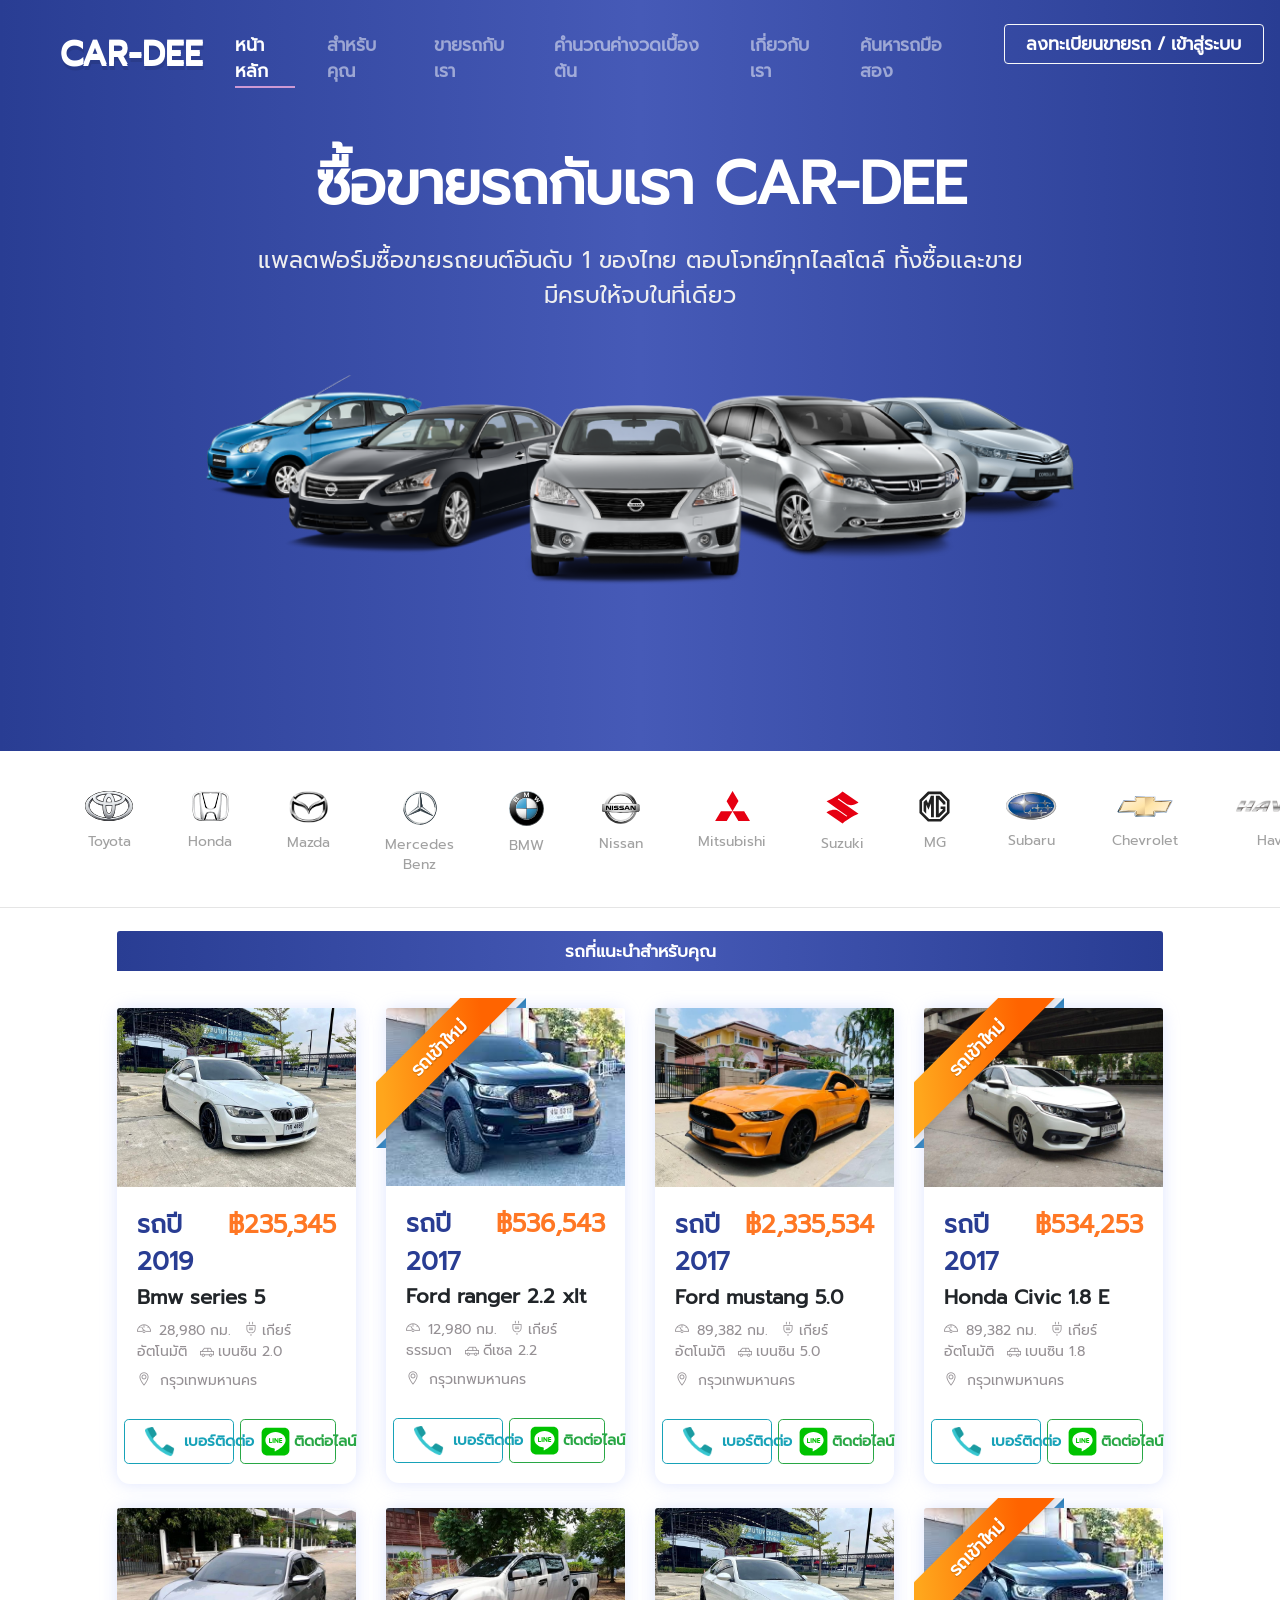
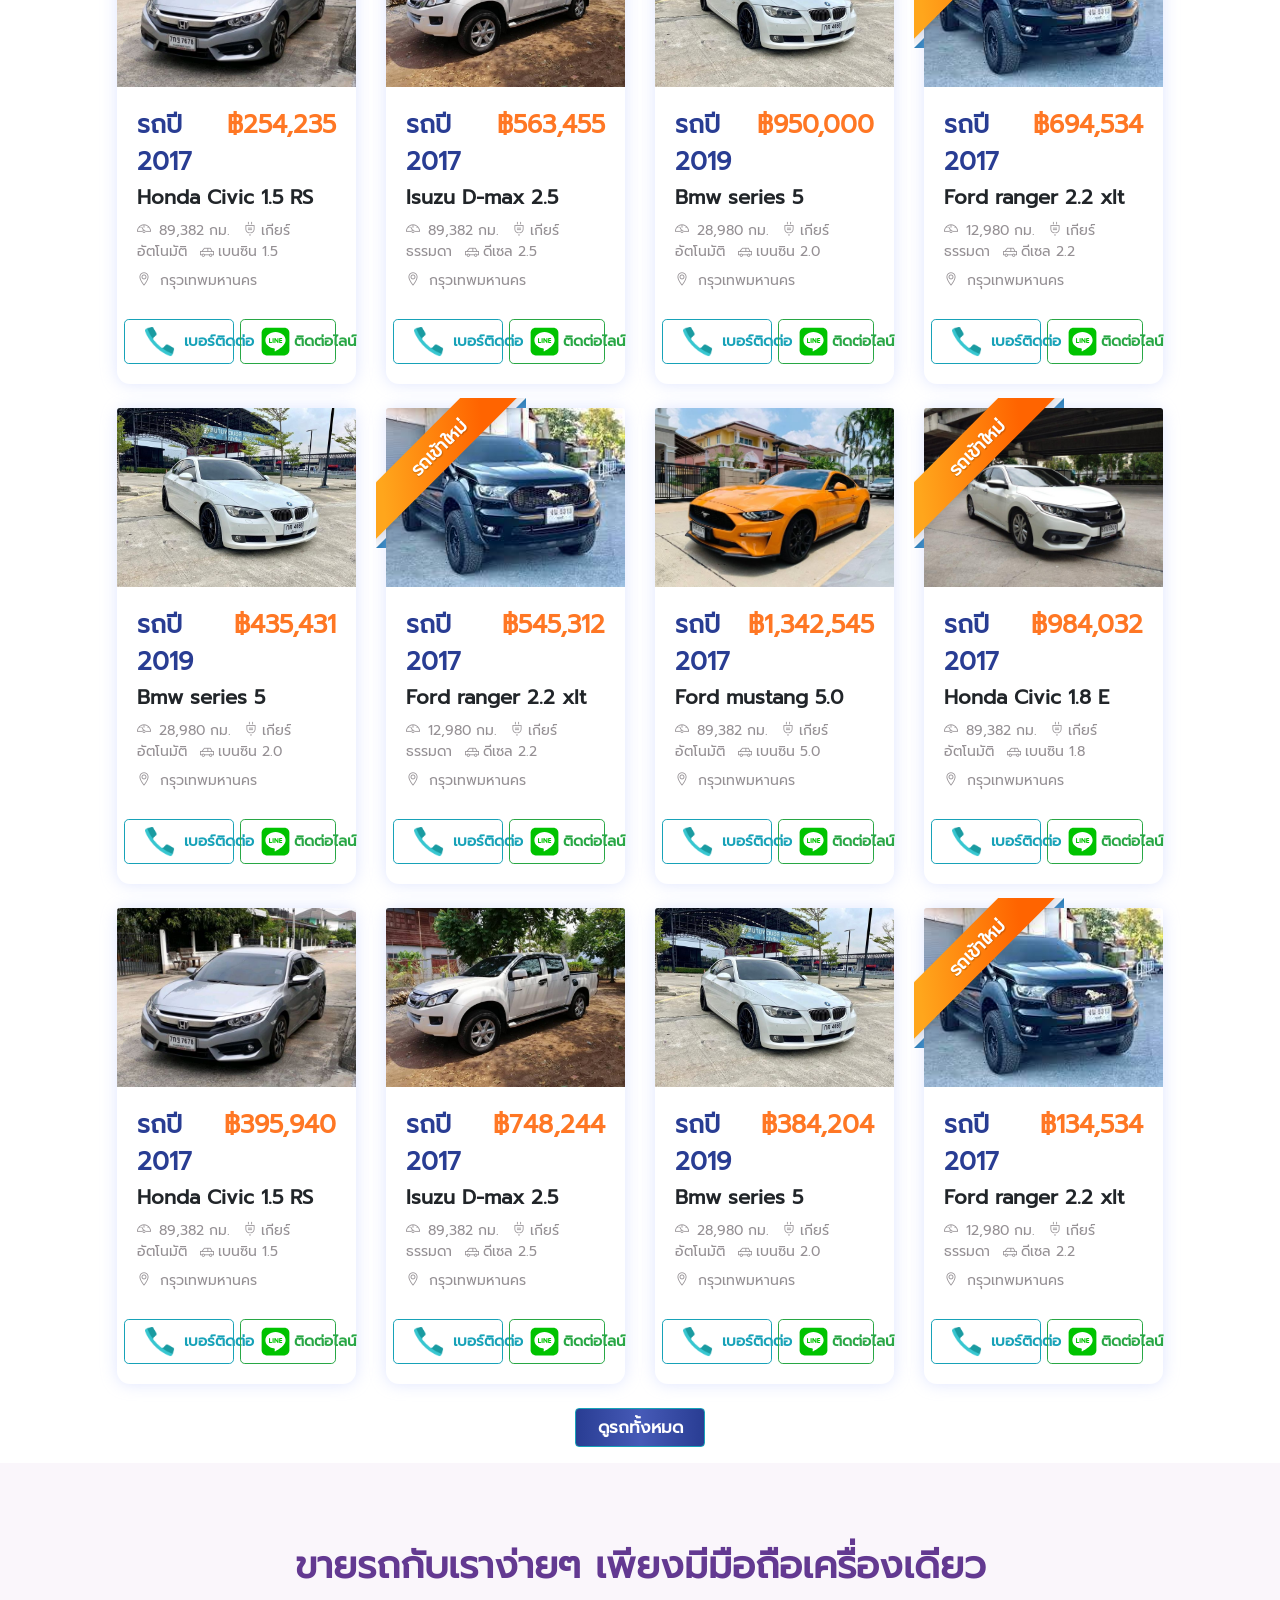
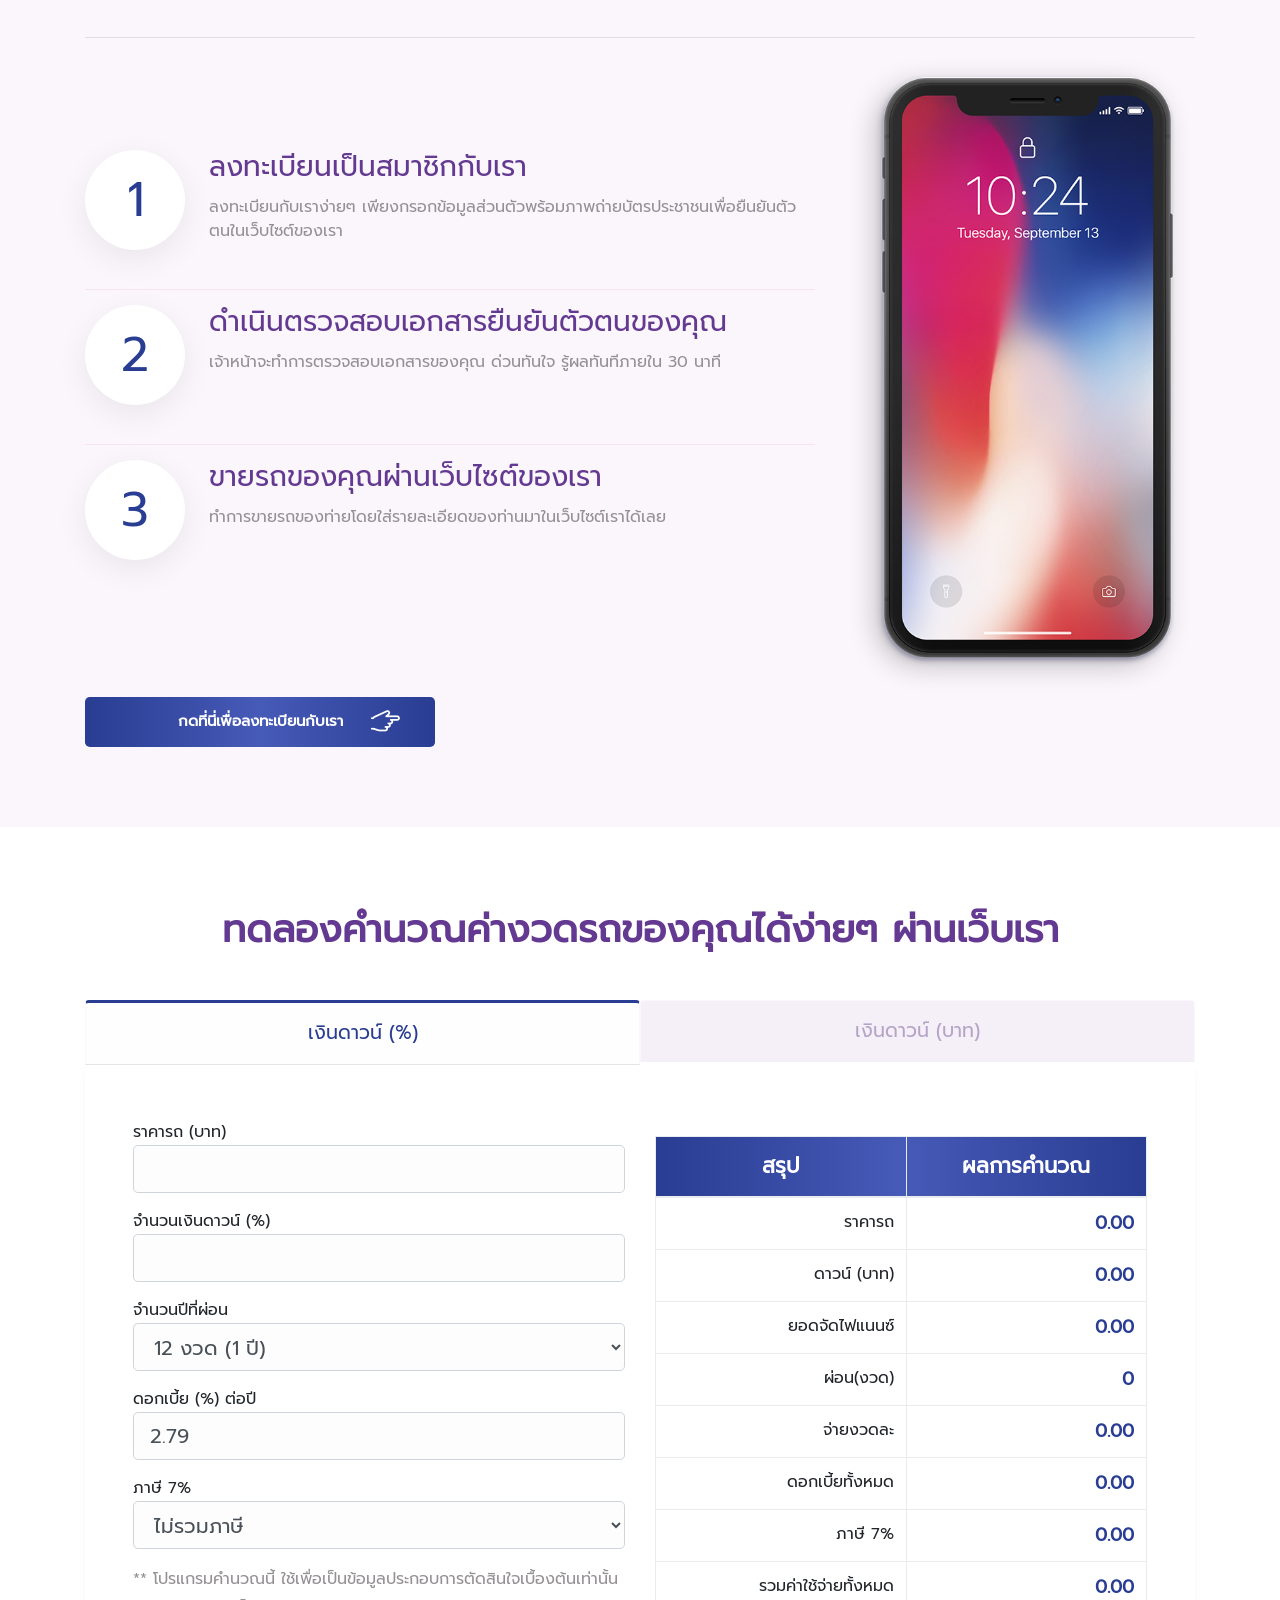
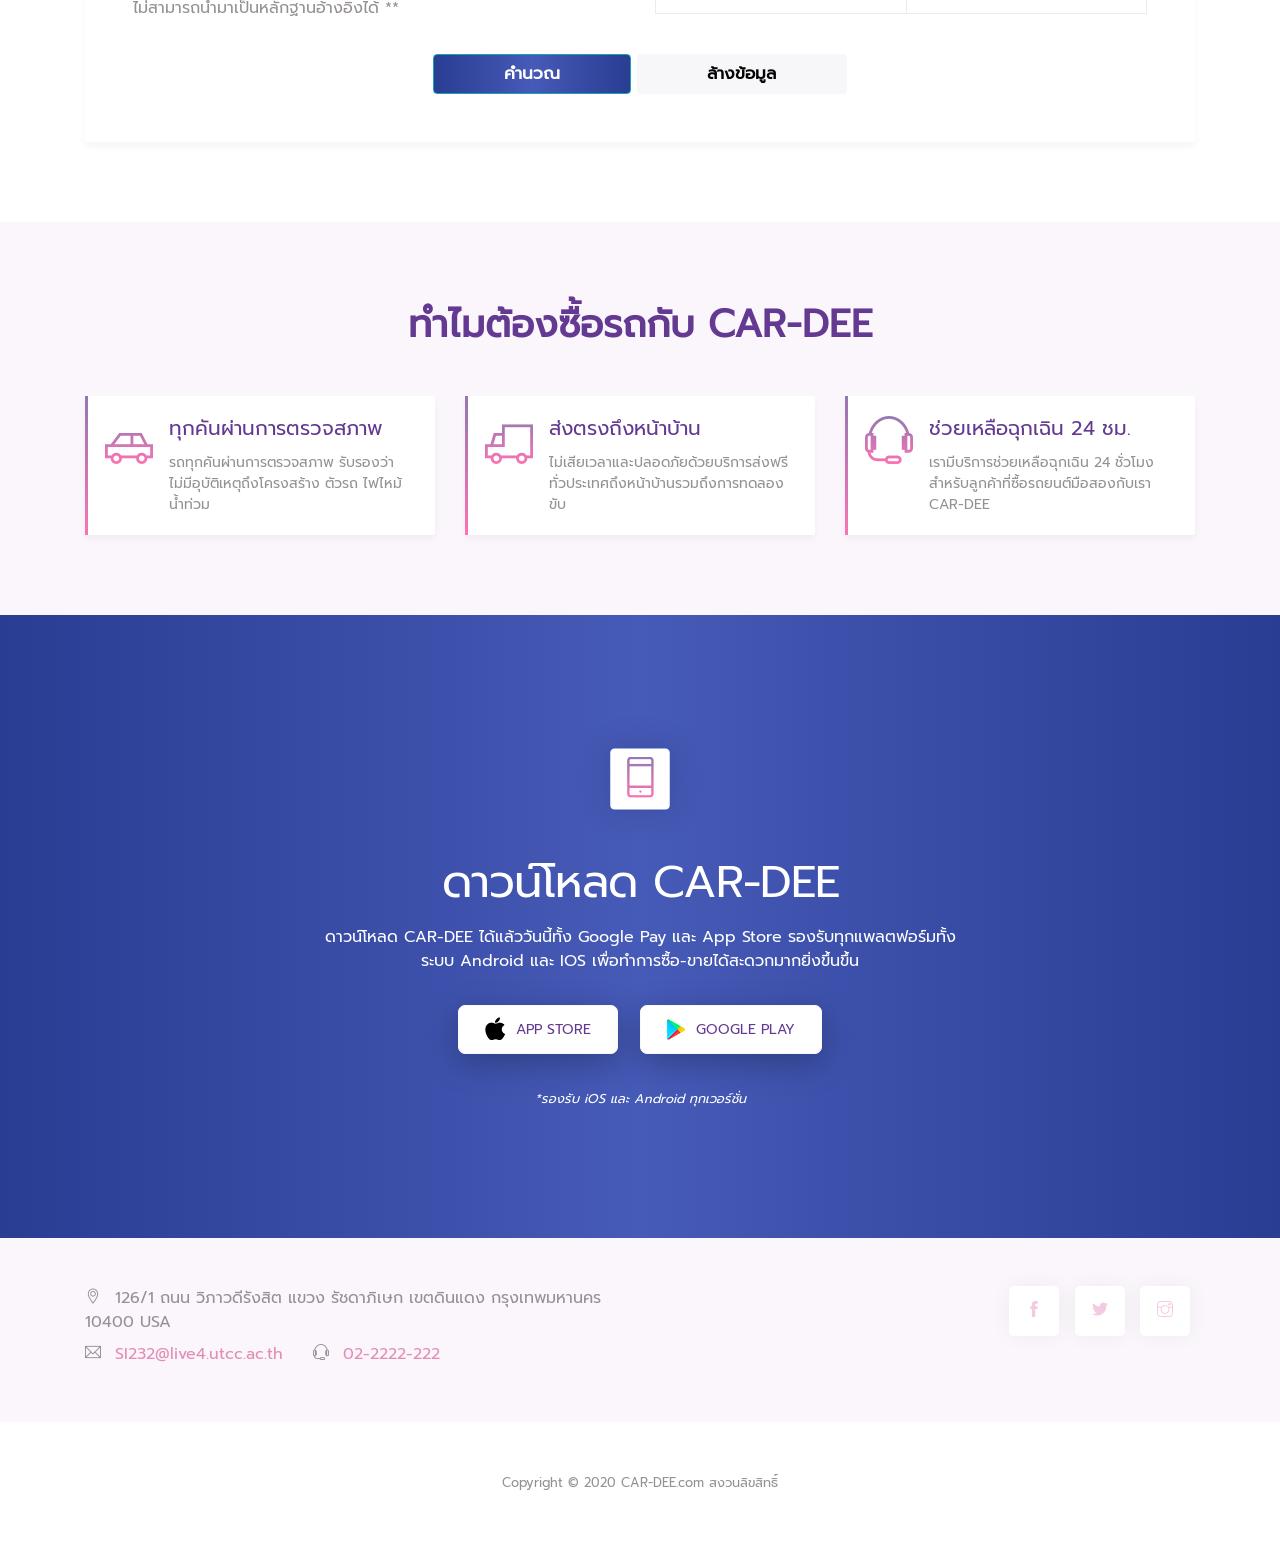
==== index.html @ b3b90bb2 "add" ====
<!doctype html>
<html lang="en">

<head>
    <title>CAR-DEE</title>
    <meta charset="utf-8">
    <meta name="viewport" content="width=device-width, initial-scale=1, shrink-to-fit=no">
    <meta name="description" content="Mobland - Mobile App Landing Page Template">
    <meta name="keywords" content="HTML5, bootstrap, mobile, app, landing, ios, android, responsive">
    <link rel="dns-prefetch" href="//fonts.googleapis.com">
    <link href="https://fonts.googleapis.com/css?family=Rubik:300,400,500" rel="stylesheet">
    <link rel="stylesheet" href="css/bootstrap.min.css">
    <link rel="stylesheet" href="css/themify-icons.css">
    <link rel="stylesheet" href="css/owl.carousel.min.css">
    <link href="css/style.css" rel="stylesheet">
    <script src="https://requirejs.org/docs/release/2.3.6/minified/require.js" type="text/javascript"></script>

</head>

<body data-spy="scroll" data-target="#navbar" data-offset="30">
    <div class="nav-menu nav-menu fixed-top">
        <div class="row">
            <div class="col-md-12">
                <nav class="navbar navbar-dark navbar-expand-lg">
                    <a class="navbar-brand" href="index.html" style="margin-left: 44px;">
                        <h3
                            style="font-weight: bold;color: #fff;    text-shadow: 0px 2px 0px #fff, 1px 6px 0px rgb(0 0 0 / 10%);">
                            CAR-DEE</h3>
                    </a>
                    <button class="navbar-toggler" type="button" data-toggle="collapse" data-target="#navbar"
                        aria-controls="navbar" aria-expanded="false" aria-label="Toggle navigation">
                        <span class="navbar-toggler-icon"></span>
                    </button>
                    <div class="collapse navbar-collapse" id="navbar"
                        style="flex-direction: column-reverse;display: flex; ">
                        <ul class="navbar-nav ">
                            <li class="nav-item"> <a class="nav-link active" href="#home"><b
                                        class="font-menu">หน้าหลัก</b></a> </li>
                            <li class="nav-item"> <a class="nav-link" href="#search_car"><b
                                        class="font-menu">สำหรับคุณ</b></a> </li>
                            <li class="nav-item"> <a class="nav-link" href="#gallery"><b
                                        class="font-menu">ขายรถกับเรา</b></a> </li>
                            <li class="nav-item"> <a class="nav-link" href="#calculate"><b
                                        class="font-menu">คำนวณค่างวดเบื้องต้น</b></a> </li>
                            <li class="nav-item"> <a class="nav-link" href="#contact"><b
                                        class="font-menu">เกี่ยวกับเรา</b> </a> </li>
                            <li class="nav-item" style="cursor: pointer;"> <a class="nav-link" href="search-car.html"><b
                                        class="font-menu">ค้นหารถมือสอง</b></a> </li>
                            <li class="nav-item">
                                <a href="register.html" style="color: #fff;"
                                    class="btn btn-outline-light my-3 my-sm-0 ml-lg-3">
                                    <b class="font-menu"> ลงทะเบียนขายรถ / เข้าสู่ระบบ</b></a>
                            </li>
                        </ul>

                    </div>
                </nav>
            </div>
        </div>
    </div>


    <header class="bg-gradient" id="home">
        <div class="container mt-5">
            <h1 style="font-weight: bold;color: #fff;">ซื้อขายรถกับเรา CAR-DEE</h1>
            <p class="tagline" style="color: #efefef;"> แพลตฟอร์มซื้อขายรถยนต์อันดับ 1 ของไทย
                ตอบโจทย์ทุกไลสโตล์ ทั้งซื้อและขาย <br>มีครบให้จบในที่เดียว </p>
        </div>
        <div class="img-holder mt-3">
            <img src="images/mycar.png" alt="phone" class="img-fluid" style="width: 68% !important;margin-top: 45px;">
        </div>
    </header>

    <div class="client-logos my-5" id="search_car"
        style="margin-top: 2.5rem!important;    margin-bottom: 2rem!important;">
        <div class="container text-center" id="brandCar" style="display: flex;    justify-content: space-around;">
            <!-- brand 
             -->
        </div>
    </div>
    <hr>
    <div class="size-container">

        <div class="col-12">
            <span color="#FFFFFF" class="span-h-1 span-h-2 " style="margin-bottom: 13px;">รถที่แนะนำสำหรับคุณ</span>
            <div class="row" id="conCardDeck"></div>
            <div class="row mt-4 mb-3">
                <div class="col text-center">
                    <button onclick="goToSearch()" type="button" class="btn btn-info"
                        style=" background: linear-gradient(90deg, rgb(41, 61, 147) 0%, rgb(70, 90, 183) 50%, rgb(41, 61, 147) 100%);cursor: pointer;">
                        <b style="font-size: 17px;">ดูรถทั้งหมด</b></button>
                </div>
            </div>
        </div>
    </div>
    </div>



    <div class="section light-bg" id="gallery">
        <div class="section-title">
            <h3 style="color: #633991; font-size: 38px; font-weight: bold;">ขายรถกับเราง่ายๆ เพียงมีมือถือเครื่องเดียว
            </h3>
        </div>
        <div class="container">
            <hr>
            <div class="row">
                <div class="col-md-8 d-flex align-items-center">
                    <ul class="list-unstyled ui-steps" id="stepSell">
                        <!-- stepSell -->
                    </ul>
                </div>
                <div class="col-md-4">
                    <img src="images/iphonex.png" alt="iphone" class="img-fluid border-r-2">
                </div>
                <div class="col-4">
                    <button type="button" onclick="goToRegister()" class="btn  btn-lg  btn-block "
                        style=" background: linear-gradient(90deg, rgb(41, 61, 147) 0%, rgb(70, 90, 183) 50%, rgb(41, 61, 147) 100%);">
                        <b style="color: #fff;">กดที่นี่เพื่อลงทะเบียนกับเรา <span
                                class="ti-hand-point-right  ti-2x mr-3" style="position: absolute;
                                right: 34px;
                                top: 8px;
                                color: #fff !important;"></span></b>
                    </button>
                </div>
            </div>
        </div>
    </div>

    <div class="section" id="calculate">
        <div class="container">
            <div class="section-title">
                <h3 style="color: #633991; font-size: 38px; font-weight: bold;">ทดลองคำนวณค่างวดรถของคุณได้ง่ายๆ
                    ผ่านเว็บเรา</h3>
            </div>
            <div class="row">
                <div class="col">
                    <ul class="nav nav-tabs nav-justified" role="tablist">
                        <li class="nav-item">
                            <a class="nav-link active" data-toggle="tab" href="#percent">เงินดาวน์ (%)</a>
                        </li>
                        <li class="nav-item">
                            <a class="nav-link" data-toggle="tab" href="#bath">เงินดาวน์ (บาท)</a>
                        </li>
                    </ul>
                    <div class="tab-content">
                        <div class="tab-pane fade show active" id="percent">
                            <div class="row">
                                <div class="col">
                                    <div class="form-group mt-2">
                                        <label>ราคารถ (บาท)</label>
                                        <input type="text" id="price1" name="price1"
                                            class="form-control form-control-lg CurrencyInput"
                                            onclick="clickInputPrice1()" value=""
                                            style="margin-top: -7px;    background-color: #fdfdfd;">
                                        <div class="invalid-feedback">
                                            กรุณากรอกเฉพาะตัวเลขเท่านั้น
                                        </div>
                                    </div>
                                    <div class="form-group mt-2">
                                        <label>จำนวนเงินดาวน์ (%)</label>
                                        <input type="text" id="downPayment1" onclick="clickInputDownPayment1()"
                                            name="downPayment1"
                                            class="form-control form-control-lg CurrencyInputDownPayment1"
                                            placeholder="" style="margin-top: -7px; background-color: #fdfdfd;">
                                        <div class="invalid-feedback">
                                            กรุณากรอกเฉพาะตัวเลขไม่เกิน 100 เท่านั้น
                                        </div>
                                    </div>
                                    <div class="form-group mt-2">
                                        <label>จำนวนปีที่ผ่อน</label>
                                        <select class="form-control form-control-lg" id="mounth1" name="mounth1"
                                            style="margin-top: -7px;background-color: #fdfdfd;">
                                            <option value="12">12 งวด (1 ปี)</option>
                                            <option value="24">24 งวด (2 ปี)</option>
                                            <option value="36">36 งวด (3 ปี)</option>
                                            <option value="48">48 งวด (4 ปี)</option>
                                            <option value="60">60 งวด (5 ปี)</option>
                                            <option value="72">72 งวด (6 ปี)</option>
                                            <option value="84">84 งวด (7 ปี)</option>
                                            <option value="96">96 งวด (8 ปี)</option>
                                            <option value="108">108 งวด (9 ปี)</option>
                                        </select>
                                    </div>
                                    <div class="form-group mt-2">
                                        <label>ดอกเบี้ย (%) ต่อปี</label>
                                        <input type="text" class="form-control form-control-lg" id="percent1"
                                            name="percent2" value="2.79" placeholder=""
                                            style="margin-top: -7px;background-color: #fdfdfd;">
                                    </div>
                                    <div class="form-group mt-2">
                                        <label>ภาษี 7%</label>
                                        <select class="form-control form-control-lg" id="vat1" name="vat1"
                                            style="margin-top: -7px;background-color: #fdfdfd;">
                                            <option value="novat">ไม่รวมภาษี</option>
                                            <option value="vat">รวมภาษี</option>
                                        </select>
                                    </div>
                                    <p class="text-gray-400 text-xs " style="font-size: 16px;">** โปรแกรมคำนวณนี้
                                        ใช้เพื่อเป็นข้อมูลประกอบการตัดสินใจเบื้องต้นเท่านั้น
                                        ไม่สามารถนำมาเป็นหลักฐานอ้างอิงได้ **</p>
                                </div>
                                <div class="col">
                                    <table class="table table-bordered  mt-4">
                                        <thead
                                            style=" background: linear-gradient(90deg, rgb(41, 61, 147) 0%, rgb(70, 90, 183) 50%, rgb(41, 61, 147) 100%);cursor: pointer;"">
                                        <tr>
                                            <th class=" text-center"
                                            style="padding-top: 14px;padding-bottom: 14px;color: #fff; font-size: 21px;">
                                            สรุป</th>
                                            <th class="text-center"
                                                style="padding-top: 14px;padding-bottom: 14px;color: #fff; font-size: 21px;">
                                                ผลการคำนวณ</th>
                                            </tr>
                                        </thead>
                                        <tbody>
                                            <tr>
                                                <td class="text-right">ราคารถ </td>
                                                <th class="text-right" id="priceDisplay1" name="priceDisplay1"
                                                    style="color:rgb(41, 61, 147);font-size: 18px;">0.00</th>
                                            </tr>
                                            <tr>
                                                <td class="text-right">ดาวน์ (บาท)</td>
                                                <th class="text-right" id="down1" name="down1"
                                                    style="color:rgb(41, 61, 147);font-size: 18px;">0.00</th>
                                            </tr>
                                            <tr>
                                                <td class="text-right">ยอดจัดไฟแนนซ์</td>
                                                <th class="text-right" id="finance1" name="finance1"
                                                    style="color:rgb(41, 61, 147);font-size: 18px;">0.00</th>
                                            </tr>
                                            <tr>
                                                <td class="text-right">ผ่อน(งวด)</td>
                                                <th class="text-right" id="mounthDisply1" name="mounthDisply1"
                                                    style="color:rgb(41, 61, 147);font-size: 18px;">0</th>
                                            </tr>
                                            <tr>
                                                <td class="text-right">จ่ายงวดละ</td>
                                                <th class="text-right" id="pricemount1" name="pricemount1"
                                                    style="color:rgb(41, 61, 147);font-size: 18px;">0.00</th>
                                            </tr>
                                            <tr>
                                                <td class="text-right">ดอกเบี้ยทั้งหมด</td>
                                                <th class="text-right" id="sumdebt1" name="sumdebt1"
                                                    style="color:rgb(41, 61, 147);font-size: 18px;">0.00</th>
                                            </tr>
                                            <tr>
                                                <td class="text-right">ภาษี 7%</td>
                                                <th class="text-right" id="vatDisplay1" name="vatDisplay1"
                                                    style="color:rgb(41, 61, 147);font-size: 18px;">0.00</th>
                                            </tr>
                                            <tr>
                                                <td class="text-right">รวมค่าใช้จ่ายทั้งหมด</td>
                                                <th class="text-right" id="totalNoVat1" name="totalNoVat1"
                                                    style="color:rgb(41, 61, 147);font-size: 18px;">0.00</th>
                                            </tr>
                                        </tbody>
                                    </table>

                                </div>
                                <div class="col-12 text-center mt-3">
                                    <button type="button" onclick="calculate1()" class="btn btn-info"
                                        style=" background: linear-gradient(90deg, rgb(41, 61, 147) 0%, rgb(70, 90, 183) 50%, rgb(41, 61, 147) 100%);cursor: pointer;">
                                        <b style="font-size: 17px;" class="mr-5 ml-5">คำนวณ</b></button>
                                    <button onclick="resetDate1()" type="button" class="btn "
                                        style="  background-color: #f7f7f9;cursor: pointer;">
                                        <b style="font-size: 17px;" class="mr-5 ml-5">ล้างข้อมูล</b></button>
                                </div>
                            </div>
                        </div>

                        <div class="tab-pane fade" id="bath">
                            <div class="row">
                                <div class="col">
                                    <div class="form-group mt-2">
                                        <label>ราคารถ (บาท)</label>
                                        <input type="text" id="price2" name="price2"
                                            class="form-control form-control-lg CurrencyInput"
                                            onclick="clickInputPrice2()"
                                            style="margin-top: -7px;background-color: #fdfdfd;">
                                        <div class="invalid-feedback">
                                            กรุณากรอกเฉพาะตัวเลขเท่านั้น
                                        </div>
                                    </div>
                                    <div class="form-group mt-2">
                                        <label>จำนวนเงินดาวน์ (บาท)</label>
                                        <input type="text" id="downPayment2" name="downPayment2"
                                            class="form-control form-control-lg" placeholder=""
                                            style="margin-top: -7px;background-color: #fdfdfd;">
                                    </div>
                                    <div class="form-group mt-2">
                                        <label>จำนวนปีที่ผ่อน</label>
                                        <select class="form-control form-control-lg" id="mounth2" name="mounth2"
                                            style="margin-top: -7px;background-color: #fdfdfd;">
                                            <option value="12">12 งวด (1 ปี)</option>
                                            <option value="24">24 งวด (2 ปี)</option>
                                            <option value="36">36 งวด (3 ปี)</option>
                                            <option value="48">48 งวด (4 ปี)</option>
                                            <option value="60">60 งวด (5 ปี)</option>
                                            <option value="72">72 งวด (6 ปี)</option>
                                            <option value="84">84 งวด (7 ปี)</option>
                                            <option value="96">96 งวด (8 ปี)</option>
                                            <option value="108">108 งวด (9 ปี)</option>
                                        </select>
                                    </div>
                                    <div class="form-group mt-2">
                                        <label>ดอกเบี้ย (%) ต่อปี</label>
                                        <input type="text" class="form-control form-control-lg" id="percent2"
                                            name="percent2" value="2.79" placeholder=""
                                            style="margin-top: -7px;background-color: #fdfdfd;">
                                    </div>
                                    <div class="form-group mt-2">
                                        <label>ภาษี 7%</label>
                                        <select class="form-control form-control-lg" id="vat2" name="vat2"
                                            style="margin-top: -7px;background-color: #fdfdfd">
                                            <option value="novat">ไม่รวมภาษี</option>
                                            <option value="vat">รวมภาษี</option>
                                        </select>
                                    </div>
                                    <p class="text-gray-400 text-xs " style="font-size: 13px;">** โปรแกรมคำนวณนี้
                                        ใช้เพื่อเป็นข้อมูลประกอบการตัดสินใจเบื้องต้นเท่านั้น
                                        ไม่สามารถนำมาเป็นหลักฐานอ้างอิงได้ **</p>
                                </div>
                                <div class="col">
                                    <table class="table table-bordered  mt-4">
                                        <thead
                                            style=" background: linear-gradient(90deg, rgb(41, 61, 147) 0%, rgb(70, 90, 183) 50%, rgb(41, 61, 147) 100%);cursor: pointer;"">
                                        <tr>
                                            <th class=" text-center"
                                            style="padding-top: 14px;padding-bottom: 14px;color: #fff; font-size: 21px;">
                                            สรุป</th>
                                            <th class="text-center"
                                                style="padding-top: 14px;padding-bottom: 14px;color: #fff; font-size: 21px;">
                                                ผลการคำนวณ</th>
                                            </tr>
                                        </thead>
                                        <tbody>
                                            <tr>
                                                <td class="text-right">ราคารถ </td>
                                                <th class="text-right" id="priceDisplay2" name="priceDisplay2"
                                                    style="color:rgb(41, 61, 147);font-size: 18px;">0.00</th>
                                            </tr>
                                            <tr>
                                                <td class="text-right">ดาวน์ (บาท)</td>
                                                <th class="text-right" id="down2" name="down2"
                                                    style="color:rgb(41, 61, 147);font-size: 18px;">0.00</th>
                                            </tr>
                                            <tr>
                                                <td class="text-right">ยอดจัดไฟแนนซ์</td>
                                                <th class="text-right" id="finance2" name="finance2"
                                                    style="color:rgb(41, 61, 147);font-size: 18px;">0.00</th>
                                            </tr>
                                            <tr>
                                                <td class="text-right">ผ่อน(งวด)</td>
                                                <th class="text-right" id="mounthDisply2" name="mounthDisply2"
                                                    style="color:rgb(41, 61, 147);font-size: 18px;">0</th>
                                            </tr>
                                            <tr>
                                                <td class="text-right">จ่ายงวดละ</td>
                                                <th class="text-right" id="pricemount2" name="pricemount2"
                                                    style="color:rgb(41, 61, 147);font-size: 18px;">0.00</th>
                                            </tr>
                                            <tr>
                                                <td class="text-right">ดอกเบี้ยทั้งหมด</td>
                                                <th class="text-right" id="sumdebt2" name="sumdebt2"
                                                    style="color:rgb(41, 61, 147);font-size: 18px;">0.00</th>
                                            </tr>
                                            <tr>
                                                <td class="text-right">ภาษี 7%</td>
                                                <th class="text-right" id="vatDisplay" name="vatDisplay"
                                                    style="color:rgb(41, 61, 147);font-size: 18px;">0.00</th>
                                            </tr>
                                            <tr>
                                                <td class="text-right">รวมค่าใช้จ่ายทั้งหมด</td>
                                                <th class="text-right" id="totalNoVat2" name="totalNoVat2"
                                                    style="color:rgb(41, 61, 147);font-size: 18px;">0.00</th>
                                            </tr>
                                        </tbody>
                                    </table>

                                </div>
                                <div class="col-12 text-center mt-3">
                                    <button type="button" onclick="calculate2()" class="btn btn-info"
                                        style=" background: linear-gradient(90deg, rgb(41, 61, 147) 0%, rgb(70, 90, 183) 50%, rgb(41, 61, 147) 100%);cursor: pointer;">
                                        <b style="font-size: 17px;" class="mr-5 ml-5">คำนวณ</b></button>
                                    <button onclick="resetDate2()" type="button" class="btn "
                                        style="  background-color: #f7f7f9;cursor: pointer;">
                                        <b style="font-size: 17px;" class="mr-5 ml-5">ล้างข้อมูล</b></button>
                                </div>
                            </div>
                        </div>
                    </div>
                </div>
            </div>
        </div>
    </div>
    <div class="section light-bg" id="contact">
        <div class="container">

            <div class="section-title">
                <h3 style="color: #633991; font-size: 38px; font-weight: bold;">ทำไมต้องซื้อรถกับ CAR-DEE</h3>
            </div>
            <div class="row" id="about">
                <!-- about -->
            </div>

        </div>
    </div>
    <div class="section bg-gradient">
        <div class="container">
            <div class="call-to-action">

                <div class="box-icon"><span class="ti-mobile gradient-fill ti-3x"></span></div>
                <h2>ดาวน์โหลด CAR-DEE</h2>
                <p class="tagline" style=" color: #FFF !important;">ดาวน์โหลด CAR-DEE ได้แล้ววันนี้ทั้ง Google
                    Pay และ App Store รองรับทุกแพลตฟอร์มทั้งระบบ Android และ IOS
                    เพื่อทำการซื้อ-ขายได้สะดวกมากยิ่งขึ้นขึ้น
                </p>
                <div class="my-4">
                    <a href="#" class="btn btn-light" style="border-radius: 7px;"><img src="images/appleicon.png"
                            alt="icon"> App Store</a>
                    <a href="#" class="btn btn-light" style="border-radius: 7px;"><img src="images/playicon.png"
                            alt="icon"> Google play</a>
                </div>
                <p style=" color: #FFF !important;"><small><i>*รองรับ iOS และ Android ทุกเวอร์ชั่น</i></small></p>
            </div>
        </div>

    </div>
    <div class="light-bg py-5">
        <div class="container">
            <div class="row">
                <div class="col-lg-6 text-center text-lg-left">
                    <p class="mb-2"> <span class="ti-location-pin mr-2"></span> 126/1 ถนน วิภาวดีรังสิต แขวง รัชดาภิเษก
                        เขตดินแดง กรุงเทพมหานคร 10400
                        USA
                    </p>
                    <div class=" d-block d-sm-inline-block">
                        <p class="mb-2">
                            <span class="ti-email mr-2"></span> <a class="mr-4"
                                href="mailto:support@mobileapp.com">SI232@live4.utcc.ac.th</a>
                        </p>
                    </div>
                    <div class="d-block d-sm-inline-block">
                        <p class="mb-0">
                            <span class="ti-headphone-alt mr-2"></span> <a href="tel:51836362800">02-2222-222</a>
                        </p>
                    </div>
                </div>
                <div class="col-lg-6">
                    <div class="social-icons">
                        <a href="#"><span class="ti-facebook"></span></a>
                        <a href="#"><span class="ti-twitter-alt"></span></a>
                        <a href="#"><span class="ti-instagram"></span></a>
                    </div>
                </div>
            </div>
        </div>
    </div>
    <footer class="my-5 text-center">
        <p class="mb-2"><small>Copyright © 2020 CAR-DEE.com สงวนลิขสิทธิ์</small></p>
    </footer>


    <div class="modal fade" id="modalContactPhone" role="dialog">
        <div class="modal-dialog">
            <div class="modal-content">
                <div class="modal-header"
                    style="display: flex; justify-content: flex-start; flex-direction: row; align-content: center; align-items: center;">
                    <img src="images/icons8-phone-48.png" class="img-fluid icon-width" alt="logo">
                    <h4 class="modal-title" style="font-size: 24px; margin-left: 13px;">เบอร์โทรศัพท์ผู้ขาย</h4>
                </div>
                <div class="modal-body" style="    display: flex;">
                    <b id="phoneContact" class="mr-2" style="font-size: 20px; color: #6a6a6a;"></b>
                    <button type="button" onclick="copyTextPhone()" id="buttonCopy" class="btn "
                        style="padding-top: 4px; padding-right: 11px; padding-bottom: 4px; padding-left: 11px; margin-left: 4px;cursor: pointer;">
                        <b id="copyText">คัดลอก</b> </button>
                </div>
                <div class="modal-footer">
                    <button type="button" class="btn btn-default" data-dismiss="modal" style="cursor: pointer;"><b
                            style="color: #666464; font-size: 15px;">ปิด</b></button>
                </div>
            </div>

        </div>
    </div>


    <div class="modal fade" id="modalContactLine" role="dialog">
        <div class="modal-dialog">
            <div class="modal-content">
                <div class="modal-header"
                    style="display: flex; justify-content: flex-start; flex-direction: row; align-content: center; align-items: center;">
                    <img src="images/icons8-line.svg" class="img-fluid icon-width" alt="logo">
                    <h4 class="modal-title" style="font-size: 24px; margin-left: 13px;">ติดต่อไลน์ผู้ขาย</h4>
                </div>
                <div class="modal-body">
                    <b id="lineContact" class="mr-2" style="font-size: 20px; color: #6a6a6a;">
                    </b>
                </div>
                <div class="modal-footer">
                    <button type="button" class="btn btn-default" data-dismiss="modal" style="cursor: pointer;"><b
                            style="color: #666464; font-size: 15px;">ปิด</b></button>
                </div>
            </div>
        </div>
    </div>

    <script src="js/jquery-3.2.1.min.js"></script>
    <script src="js/bootstrap.bundle.min.js"></script>
    <script src="js/owl.carousel.min.js"></script>
    <script src="js/script.js"></script>

    <script>

        function copyTextPhone() {
            const cb = navigator.clipboard;
            const paragraph = document.querySelector('#phoneContact');
            cb.writeText(paragraph.innerText.split(":")[1].split("-").join('')).then(() => {
                const b = document.querySelector('#copyText');
                b.innerHTML = '<span class="ti-check"></span>' + " คัดลอกแล้ว"
                var element = document.getElementById("buttonCopy");
                element.classList.add("btn-info");
                element.classList.remove("btn-outline-info");
            });
        }


        something()
        function something() {
            var url_string = window.location.pathname + window.location.search
            var active = url_string.split("=")
            if (active[1] == "contact") {
                location.href = "#contact";
            } else if (active[1] == "calculate") {
                location.href = "#calculate";
            } else if (active[1] == "gallery") {
                location.href = "#gallery";
            } else if (active[1] == "search_car") {
                location.href = "#search_car";
            } else if (active[1] == "home") {
                location.href = "#home";
            }
        }


        const brandCar = [
            {
                name: "Toyota",
                image: "images/toyota-color-icon.svg",
            },
            {
                name: "Honda",
                image: "images/honda-color-icon.svg",
            },
            {
                name: "Mazda",
                image: "images/mazda-color-icon-v2.webp",
                sizeImage: "max-width: 39px"
            },
            {
                name: "Mercedes Benz",
                image: "images/mercedes-benz-color-icon.svg",
            },
            {
                name: "BMW",
                image: "images/bmw.svg",
                sizeImage: "max-width: 35px"
            },
            {
                name: "Nissan",
                image: "images/nissan-color-icon.svg",
            },
            {
                name: "Mitsubishi",
                image: "images/mitsubishi-color-icon.svg",
            },
            {
                name: "Suzuki",
                image: "images/suzuki-color-icon.svg",
            },
            {
                name: "MG",
                image: "images/mg-color-icon.svg",
            },
            {
                name: "Subaru",
                image: "images/subaru-color-icon.svg",
            },
            {
                name: "Chevrolet",
                image: "images/chevrolet-color-icon.svg",
            },
            {
                name: "Haval",
                image: "images/haval.png",
                sizeImage: "max-width: 83px"
            },
            {
                name: "Hyundai",
                image: "images/hyundai.svg",
                sizeImage: "max-width: 50px"
            },


        ]
        const brandCarInnerHTML = document.getElementById("brandCar");
        brandCarInnerHTML.innerHTML = brandCar
            .map(({ name, image, sizeImage }, i) => `
            <div class="search-item">
                <div class="img-wrapper">
                    <img class="item-img imge-size" src="${image}" style="${sizeImage}">
                </div>
                <div class="item-title">${name}</div>
            </div>
            `).join("");

        const stepSell = [
            {
                header: "ลงทะเบียนเป็นสมาชิกกับเรา",
                description: "ลงทะเบียนกับเราง่ายๆ เพียงกรอกข้อมูลส่วนตัวพร้อมภาพถ่ายบัตรประชาชนเพื่อยืนยันตัวตนในเว็บไซต์ของเรา",
            },
            {
                header: "ดำเนินตรวจสอบเอกสารยืนยันตัวตนของคุณ",
                description: "เจ้าหน้าจะทำการตรวจสอบเอกสารของคุณ ด่วนทันใจ รู้ผลทันทีภายใน 30 นาที",
            },
            {
                header: "ขายรถของคุณผ่านเว็บไซต์ของเรา",
                description: "ทำการขายรถของท่ายโดยใส่รายละเอียดของท่านมาในเว็บไซต์เราได้เลย",
            },
        ]
        const stepSellInnerHTML = document.getElementById("stepSell");
        stepSellInnerHTML.innerHTML = stepSell
            .map(({ header, description }, i) => `
            <li class="media">
                            <div class="circle-icon mr-4">${i + 1}</div>
                            <div class="media-body">
                                <h5>${header}</h5>
                                <p>${description}</p>
                            </div>
                        </li>
            `).join("");

        const about = [
            {
                icon: "ti-car",
                header: "ทุกคันผ่านการตรวจสภาพ",
                description: "รถทุกคันผ่านการตรวจสภาพ รับรองว่าไม่มีอุบัติเหตุถึงโครงสร้าง ตัวรถ ไฟไหม้ น้ำท่วม",
            },
            {
                icon: "ti-truck",
                header: "ส่งตรงถึงหน้าบ้าน",
                description: "ไม่เสียเวลาและปลอดภัยด้วยบริการส่งฟรีทั่วประเทศถึงหน้าบ้านรวมถึงการทดลองขับ",
            },
            {
                icon: "ti-headphone-alt",
                header: "ช่วยเหลือฉุกเฉิน 24 ชม.",
                description: "เรามีบริการช่วยเหลือฉุกเฉิน 24 ชั่วโมง สำหรับลูกค้าที่ซื้อรถยนต์มือสองกับเรา CAR-DEE",
            },
        ]

        const aboutInnerHTML = document.getElementById("about");
        aboutInnerHTML.innerHTML = about
            .map(({ icon, header, description }, i) => `
            <div class="col-12 col-lg-4">
                    <div class="card features">
                        <div class="card-body">
                            <div class="media">
                                <span class="${icon} gradient-fill ti-3x mr-3"></span>
                                <div class="media-body">
                                    <h4 class="card-title">${header}</h4>
                                    <p class="card-text">${description}</p>
                                </div>
                            </div>
                        </div>
                    </div>
                </div>
            `).join("");



        const dataCar = [
            {
                name: "Bmw series 5",
                image: "images/car2/1.jpg",
                year: "2019",
                price: 235345,
                engine: "เบนซิน",
                engineSize: "2.0",
                gear: "อัตโนมัติ",
                phoneContact: "0222222222",
                lineContact: "@line37802",
                lineImage: "images/line.jpg",
                location: "กรุวเทพมหานคร",
                miles: "28,980",
                isNew: "old"
            },
            {
                name: "Ford ranger 2.2 xlt",
                image: "images/car2/2.jpg",
                year: "2017",
                price: 536543,
                engine: "ดีเซล",
                engineSize: "2.2",
                gear: "ธรรมดา",
                phoneContact: "0630369172",
                lineImage: "images/line.jpg",
                lineContact: "@line",
                location: "กรุวเทพมหานคร",
                miles: "12,980",
                isNew: "new"
            },
            {

                name: "Ford mustang 5.0",
                image: "images/car2/3.jpg",
                year: "2017",
                price: 2335534,
                engine: "เบนซิน",
                engineSize: "5.0",
                gear: "อัตโนมัติ",
                phoneContact: "0893423424",
                lineImage: "images/line.jpg",
                lineContact: "@line",
                location: "กรุวเทพมหานคร",
                miles: "89,382",
                isNew: "old"
            },
            {

                name: "Honda Civic 1.8 E",
                image: "images/car2/4.jpg",
                year: "2017",
                price: 534253,
                engine: "เบนซิน",
                engineSize: "1.8",
                gear: "อัตโนมัติ",
                phoneContact: "0982139552",
                lineImage: "images/line.jpg",
                lineContact: "@line",
                location: "กรุวเทพมหานคร",
                miles: "89,382",
                isNew: "new"
            },
            {

                name: "Honda Civic 1.5 RS ",
                image: "images/car2/5.jpg",
                year: "2017",
                price: 254235,
                engine: "เบนซิน",
                engineSize: "1.5",
                gear: "อัตโนมัติ",
                phoneContact: "0982139552",
                lineImage: "images/line.jpg",
                lineContact: "@line",
                location: "กรุวเทพมหานคร",
                miles: "89,382",
                isNew: "old"
            },
            {

                name: "Isuzu D-max 2.5",
                image: "images/car2/6.jpg",
                year: "2017",
                price: 563455,
                engine: "ดีเซล",
                engineSize: "2.5",
                gear: "ธรรมดา",
                phoneContact: "0982139552",
                lineImage: "images/line.jpg",
                lineContact: "@line",
                location: "กรุวเทพมหานคร",
                miles: "89,382",
                isNew: "old"
            },
            {
                name: "Bmw series 5",
                image: "images/car2/1.jpg",
                year: "2019",
                price: 950000,
                engine: "เบนซิน",
                engineSize: "2.0",
                gear: "อัตโนมัติ",
                phoneContact: "0982139552",
                lineImage: "images/line.jpg",
                lineContact: "@line",
                location: "กรุวเทพมหานคร",
                miles: "28,980",
                isNew: "old"
            },
            {
                name: "Ford ranger 2.2 xlt",
                image: "images/car2/2.jpg",
                year: "2017",
                price: 694534,
                engine: "ดีเซล",
                engineSize: "2.2",
                gear: "ธรรมดา",
                phoneContact: "0982139552",
                lineImage: "images/line.jpg",
                lineContact: "@line",
                location: "กรุวเทพมหานคร",
                miles: "12,980",
                isNew: "new"
            },
            {
                name: "Bmw series 5",
                image: "images/car2/1.jpg",
                year: "2019",
                price: 435431,
                engine: "เบนซิน",
                engineSize: "2.0",
                gear: "อัตโนมัติ",
                phoneContact: "0982139552",
                lineImage: "images/line.jpg",
                lineContact: "@line",
                location: "กรุวเทพมหานคร",
                miles: "28,980",
                isNew: "old"
            },
            {
                name: "Ford ranger 2.2 xlt",
                image: "images/car2/2.jpg",
                year: "2017",
                price: 545312,
                engine: "ดีเซล",
                engineSize: "2.2",
                gear: "ธรรมดา",
                phoneContact: "0982139552",
                lineImage: "images/line.jpg",
                lineContact: "@line",
                location: "กรุวเทพมหานคร",
                miles: "12,980",
                isNew: "new"
            },
            {

                name: "Ford mustang 5.0",
                image: "images/car2/3.jpg",
                year: "2017",
                price: 1342545,
                engine: "เบนซิน",
                engineSize: "5.0",
                gear: "อัตโนมัติ",
                phoneContact: "0982139552",
                lineImage: "images/line.jpg",
                lineContact: "@line",
                location: "กรุวเทพมหานคร",
                miles: "89,382",
                isNew: "old"
            },
            {

                name: "Honda Civic 1.8 E",
                image: "images/car2/4.jpg",
                year: "2017",
                price: 984032,
                engine: "เบนซิน",
                engineSize: "1.8",
                gear: "อัตโนมัติ",
                phoneContact: "0982139552",
                lineImage: "images/line.jpg",
                lineContact: "@line",
                location: "กรุวเทพมหานคร",
                miles: "89,382",
                isNew: "new"
            },
            {

                name: "Honda Civic 1.5 RS ",
                image: "images/car2/5.jpg",
                year: "2017",
                price: 395940,
                engine: "เบนซิน",
                engineSize: "1.5",
                gear: "อัตโนมัติ",
                phoneContact: "0982139552",
                lineImage: "images/line.jpg",
                lineContact: "@line",
                location: "กรุวเทพมหานคร",
                miles: "89,382",
                isNew: "old"
            },
            {

                name: "Isuzu D-max 2.5",
                image: "images/car2/6.jpg",
                year: "2017",
                price: 748244,
                engine: "ดีเซล",
                engineSize: "2.5",
                gear: "ธรรมดา",
                phoneContact: "0982139552",
                lineImage: "images/line.jpg",
                lineContact: "@line",
                location: "กรุวเทพมหานคร",
                miles: "89,382",
                isNew: "old"
            },
            {
                name: "Bmw series 5",
                image: "images/car2/1.jpg",
                year: "2019",
                price: 384204,
                engine: "เบนซิน",
                engineSize: "2.0",
                gear: "อัตโนมัติ",
                phoneContact: "0982139552",
                lineImage: "images/line.jpg",
                lineContact: "@line",
                location: "กรุวเทพมหานคร",
                miles: "28,980",
                isNew: "old"
            },
            {
                name: "Ford ranger 2.2 xlt",
                image: "images/car2/2.jpg",
                year: "2017",
                price: 134534,
                engine: "ดีเซล",
                engineSize: "2.2",
                gear: "ธรรมดา",
                phoneContact: "0982139552",
                lineImage: "images/line.jpg",
                lineContact: "@line",
                location: "กรุวเทพมหานคร",
                miles: "12,980",
                isNew: "new"
            },

        ]
        const conCardDeck = document.getElementById("conCardDeck");
        conCardDeck.innerHTML = dataCar
            .map(({ name, image, year, price, engine, engineSize, gear, phoneContact, lineContact, location, miles, isNew }, i) => `
                   
                        <div class="col-12 col-sm-6 col-md-3 col-xs-3 mt-2" >
                            <div class="card card-car mt-3 card-hover" >
                                <div class="ribbon ribbon-top-left ${isNew}" id="newCar"><span>รถเข้าใหม่</span></div>
                                <img class="card-img-top" src="${image}" alt="Card image cap"  onclick="goToCarDetail()">
                                <div class="card-body" onclick="goToCarDetail()">
                                    <div style="display: flex;justify-content: space-between;font-size: 25px;">
                                        <b style="color:rgb(41, 61, 147)">รถปี ${year}</b><b style="color: #ff7724;">฿${convertMoneytoFixed0(price)} </b>
                                    </div>
                                    <b class="font-header-card" stype="color: #343434;">${name}</b>
                                    <p class="card-text mt-2"> <span class="ti-dashboard mr-2"></span><span class="mr-2">${miles}
                                            กม.</span>
                                        <span class="ti-plug mr-1"></span><span class="mr-2">เกียร์${gear}</span>
                                        <span class="ti-car mr-1"></span><span>${engine} ${engineSize}</span>
                                    </p>
                                    <p class="card-text" style="margin-top: -8px;">
                                        <span class="ti-location-pin mr-1"></span>
                                        <span>${location}</span>
                                    </p>
                                
                                </div>
                                <div class="card-body" style="padding-top: 0px;">
                                <div
                                        style="display: flex;justify-content: space-around;flex-direction: row-reverse;align-items: baseline;">
                                        <button type="button" id="modalLine${i}"
                                            class="btn  btn-lg  btn-outline-success btn-block padding-button-contract"
                                            style="margin-left: 3px;cursor: pointer;">
                                            <img src="images/icons8-line.svg" class="img-fluid icon-width"
                                                alt="logo"><b>ติดต่อไลน์</b></button>
                                        <button type="button"  id="modal${i}"
                                            class="btn  btn-outline-info btn-lg  btn-lg btn-block padding-button-contract"
                                            style="margin-right: 3px;cursor: pointer;">
                                            <img src="images/icons8-phone-48.png" class="img-fluid icon-width" alt="logo">
                                            <b>เบอร์ติดต่อ</b></button>
                                    </div>
                                </div>
                            </div>
                        </div>
                   `).join("");

        function goToSearch() {
            window.location.href = 'search-car.html';
        }
        function goToCarDetail() {
            window.location.href = 'car-detail.html';
        }
        function goToRegister() {
            window.location.href = 'register.html';
        }


        // modalphone
        for (let i = 0; i < dataCar.length; i++) {
            $('#modal' + i).click(function () {
                openModalContactPhone(dataCar[i].phoneContact)
            });

        }
        function openModalContactPhone(phoneContact) {
            const phoneContactHTML = document.getElementById("phoneContact");
            phoneContactHTML.innerHTML = "เบอร์โทร : " + formatPhoneNumber(phoneContact)
            $("#modalContactPhone").modal();
            const b = document.querySelector('#copyText');
            b.innerHTML = "คัดลอก"
            var element = document.getElementById("buttonCopy");
            element.classList.add("btn-outline-info");

        }

        // modalphone
        for (let i = 0; i < dataCar.length; i++) {
            $('#modalLine' + i).click(function () {
                openModalContactLine(dataCar[i].lineContact)
            });

        }
        function openModalContactLine(lineContact) {
            const lineContactHTML = document.getElementById("lineContact");
            lineContactHTML.innerHTML = "ไอดีไลน์ : " + lineContact
            $("#modalContactLine").modal();

        }
        function convertMoneytoFixed0(money) {
            return (Number(money)).toFixed(1).replace(/\d(?=(\d{3})+\.)/g, '$&,').split(".")[0];
        }


        function formatPhoneNumber(phoneNumberString) {
            var cleaned = ('' + phoneNumberString).replace(/\D/g, '');
            var match = cleaned.match(/^(\d{3})(\d{3})(\d{4})$/);
            if (match) {
                return '' + match[1] + '-' + match[2] + '-' + match[3];
            }
            return null;
        }

        function calculate1() {
            var vat1 = document.getElementById("vat1").value;
            if (vat1 == 'novat') {
                var price1Arr;
                var price1 = document.getElementById("price1").value;
                price1Arr = price1.split(",");
                price1 = price1Arr.join('');
                var downPayment1 = document.getElementById("downPayment1").value.split("%")[0];
                var percent1 = document.getElementById("percent1").value;
                var mounth1 = document.getElementById("mounth1").value;
                let cal = (Number(price1) * Number(downPayment1)) / 100
                var sumdebt = (Number(price1) - cal) * (Number(percent1) / 100) * (Number(mounth1 / 12));
                //display
                var priceDisplay1 = document.getElementById('priceDisplay1');
                priceDisplay1.innerHTML = convertMoney(price1)
                var down1 = document.getElementById('down1');
                down1.innerHTML = downPayment1 + "%"
                var mounthDisply1 = document.getElementById('mounthDisply1');
                mounthDisply1.innerHTML = mounth1;
                var sumdebt1 = document.getElementById('sumdebt1');
                sumdebt1.innerHTML = convertMoney(sumdebt)
                var finance1 = document.getElementById('finance1');
                finance1.innerHTML = convertMoney(Number(price1) - cal)
                var vatDisplay = document.getElementById('vatDisplay');
                vatDisplay.innerHTML = "0.00"
                var totalNoVat1 = document.getElementById('totalNoVat1');
                totalNoVat1.innerHTML = convertMoney((((Number(price1) - cal) + (Number(sumdebt)))) + Number(cal))
                var pricemount1 = document.getElementById('pricemount1');
                pricemount1.innerHTML = convertMoney((((Number(price1) - cal) + (Number(sumdebt)))) / Number(mounth1))

            } else {
                var price1Arr;
                var price1 = document.getElementById("price1").value;
                price1Arr = price1.split(",");
                price1 = price1Arr.join('');
                var downPayment1 = document.getElementById("downPayment1").value;
                var percent1 = document.getElementById("percent1").value;
                var mounth1 = document.getElementById("mounth1").value;
                let cal = (Number(price1) * Number(downPayment1)) / 100
                var sumdebt = (Number(price1) - cal) * (Number(percent1) / 100) * (Number(mounth1 / 12));
                //display
                var priceDisplay1 = document.getElementById('priceDisplay1');
                priceDisplay1.innerHTML = convertMoney(price1)
                var down1 = document.getElementById('down1');
                down1.innerHTML = downPayment1 + "%"
                var mounthDisply1 = document.getElementById('mounthDisply1');
                mounthDisply1.innerHTML = mounth1;
                var sumdebt1 = document.getElementById('sumdebt1');
                sumdebt1.innerHTML = convertMoney(sumdebt)
                var finance1 = document.getElementById('finance2');
                finance1.innerHTML = convertMoney(Number(price1) - cal)
                var pricemount1 = document.getElementById('pricemount1');
                let dataPricemount1 = (((Number(price1) - cal) + (Number(sumdebt)))) / Number(mounth1)
                let dataDown = Number(downPayment1)
                let totalPricemount1 = (dataPricemount1 * 0.07)
                pricemount1.innerHTML = convertMoney((totalPricemount1 + dataPricemount1))
                var totalNoVat1 = document.getElementById('totalNoVat1');
                let dataTotal = ((((Number(price1) - cal) + (Number(sumdebt)))));
                let totalVat1 = (dataTotal * 0.07)
                totalNoVat1.innerHTML = convertMoney((totalVat1 + dataTotal + Number(cal)))
                var vatDisplay1 = document.getElementById('vatDisplay1').value = convertMoney(totalVat1);
                vatDisplay1.innerHTML = convertMoney(totalVat1)
            }

        }

        function calculate2() {
            var vat2 = document.getElementById("vat2").value;
            if (vat2 == 'novat') {
                var price1Arr;
                var price2 = document.getElementById("price2").value;
                price1Arr = price2.split(",");
                price2 = price1Arr.join('');
                var downPayment2 = document.getElementById("downPayment2").value;
                var percent2 = document.getElementById("percent2").value;
                var mounth2 = document.getElementById("mounth2").value;
                var sumdebt = (Number(price2) - Number(downPayment2)) * (Number(percent2) / 100) * (Number(mounth2 / 12));
                //display
                var priceDisplay2 = document.getElementById('priceDisplay2');
                priceDisplay2.innerHTML = convertMoney(price2)
                var down2 = document.getElementById('down2');
                down2.innerHTML = convertMoney(downPayment2)
                var mounthDisply2 = document.getElementById('mounthDisply2');
                mounthDisply2.innerHTML = mounth2;
                var sumdebt2 = document.getElementById('sumdebt2');
                sumdebt2.innerHTML = convertMoney(sumdebt)
                var finance2 = document.getElementById('finance2');
                finance2.innerHTML = convertMoney(Number(price2) - Number(downPayment2))
                var vatDisplay = document.getElementById('vatDisplay');
                vatDisplay.innerHTML = "0.00"
                var totalNoVat2 = document.getElementById('totalNoVat2');
                totalNoVat2.innerHTML = convertMoney((((Number(price2) - Number(downPayment2)) + (Number(sumdebt)))) + Number(downPayment2))
                var pricemount2 = document.getElementById('pricemount2');
                pricemount2.innerHTML = convertMoney((((Number(price2) - Number(downPayment2)) + (Number(sumdebt)))) / Number(mounth2))

            } else {
                var price1Arr;
                var price2 = document.getElementById("price2").value;
                price1Arr = price2.split(",");
                price2 = price1Arr.join('');
                var downPayment2 = document.getElementById("downPayment2").value;
                var percent2 = document.getElementById("percent2").value;
                var mounth2 = document.getElementById("mounth2").value;
                var sumdebt = (Number(price2) - Number(downPayment2)) * (Number(percent2) / 100) * (Number(mounth2 / 12));
                //display
                var priceDisplay2 = document.getElementById('priceDisplay2');
                priceDisplay2.innerHTML = convertMoney(price2)
                var down2 = document.getElementById('down2');
                down2.innerHTML = convertMoney(downPayment2)
                var mounthDisply2 = document.getElementById('mounthDisply2');
                mounthDisply2.innerHTML = mounth2;
                var sumdebt2 = document.getElementById('sumdebt2');
                sumdebt2.innerHTML = convertMoney(sumdebt)
                var finance2 = document.getElementById('finance2');
                finance2.innerHTML = convertMoney(Number(price2) - Number(downPayment2))
                var pricemount2 = document.getElementById('pricemount2');
                let dataPricemount2 = (((Number(price2) - Number(downPayment2)) + (Number(sumdebt)))) / Number(mounth2)
                let dataDown = Number(downPayment2)
                let totalPricemount2 = (dataPricemount2 * 0.07)
                pricemount2.innerHTML = convertMoney((totalPricemount2 + dataPricemount2))
                var totalNoVat2 = document.getElementById('totalNoVat2');
                let dataTotal = ((((Number(price2) - Number(downPayment2)) + (Number(sumdebt)))));
                let totalVat2 = (dataTotal * 0.07)
                totalNoVat2.innerHTML = convertMoney((totalVat2 + dataTotal + Number(downPayment2)))
                var vatDisplay = document.getElementById('vatDisplay');
                vatDisplay.innerHTML = convertMoney(totalVat2)
            }
        }
        function convertMoney(money) {
            return (Number(money)).toFixed(2).replace(/\d(?=(\d{3})+\.)/g, '$&,');
        }

        function resetDate1() {
            document.getElementById('price1').value = ''
            document.getElementById('downPayment1').value = ''
            document.getElementById('percent1').value = '2.79'
            document.getElementById('mounth1').value = '12'
        }
        function resetDate2() {
            document.getElementById('price2').value = ''
            document.getElementById('downPayment2').value = ''
            document.getElementById('percent2').value = '2.79'
            document.getElementById('mounth2').value = '12'
        }

        $(document).click(function (e) {
            if (document.getElementById("price1").value == "NaN") {
                document.getElementById("price1").value = ""
            }

            if (document.getElementById("price2").value == "NaN") {
                document.getElementById("price2").value = ""
            }
            if (document.getElementById("downPayment1").value == "%") {
                document.getElementById("downPayment1").value = ""
            }
        });

        $('input.CurrencyInput').on('blur', function () {
            const value = this.value.replace(/,/g, '');
            this.value = parseFloat(value).toLocaleString('en-US', {
                style: 'decimal',
                maximumFractionDigits: 2,
                minimumFractionDigits: 2
            });
        });

        $('input.CurrencyInputDownPayment1').on('blur', function () {
            console.log(this.value);
            this.value = this.value + "%"
        });

        let downPayment1 = document.getElementById('downPayment1');
        downPayment1.addEventListener('keyup', (event) => {
            if (isNumeric(event.target.value) && Number(event.target.value) <= 100) {
                downPayment1.classList.remove("is-invalid");
            } else {
                downPayment1.classList.add("is-invalid");
            }
        });

        let textpPrice2 = document.getElementById('price2');
        textpPrice2.addEventListener('keyup', (event) => {
            if (isNumeric(event.target.value)) {
                textpPrice2.classList.remove("is-invalid");
            } else {
                textpPrice2.classList.add("is-invalid");
            }
        });


        let textpPrice1 = document.getElementById('price1');
        textpPrice1.addEventListener('keyup', (event) => {
            if (isNumeric(event.target.value)) {
                textpPrice1.classList.remove("is-invalid");
            } else {
                textpPrice1.classList.add("is-invalid");
            }
        });

        function isNumeric(str) {
            if (typeof str != "string") return false
            return !isNaN(str) && !isNaN(parseFloat(str))
        }

        function clickInputPrice1() {
            var price1 = document.getElementById("price1").value;
            price1Arr = price1.split(",");
            price1 = price1Arr.join('');
            document.getElementById('price1').value = price1.split(".")[0];
        }
        function clickInputPrice2() {
            var price1 = document.getElementById("price2").value;
            price1Arr = price1.split(",");
            price1 = price1Arr.join('');
            document.getElementById('price2').value = price1.split(".")[0];
        }

        function clickInputDownPayment1() {
            var downPayment1 = document.getElementById("downPayment1").value.split("%")[0]
            document.getElementById('downPayment1').value = downPayment1
        }




    </script>
</body>

<style>
    @font-face {
        font-family: "Prompt";
        src: url("fonts/Prompt-Regular.ttf"), url("fonts/Prompt-Medium.ttf"),
            url("fonts/Prompt-SemiBold.ttf");
    }

    .new {
        display: initial !important;
    }

    .old {
        display: none !important;
    }

    .ribbon {
        width: 150px;
        height: 150px;
        overflow: hidden;
        position: absolute;
    }

    .ribbon::before,
    .ribbon::after {
        position: absolute;
        z-index: -1;
        content: '';
        display: block;
        border: 5px solid #2980b9;
    }

    .ribbon span {
        position: absolute;
        display: block;
        width: 225px;
        padding: 11px 0;
        background: linear-gradient(129.87deg, rgb(255, 166, 28) 19.83%, rgb(255, 100, 0) 72.83%);
        box-shadow: 0 5px 10px rgba(0, 0, 0, .1);
        color: #fff;
        font: 700 18px/1 'Lato', sans-serif;
        text-shadow: 0 1px 1px rgba(0, 0, 0, .2);
        text-transform: uppercase;
        text-align: center;
        font-family: "Prompt", sans-serif !important;
    }

    /* top left*/
    .ribbon-top-left {
        top: -10px;
        left: -10px;
    }

    .ribbon-top-left::before,
    .ribbon-top-left::after {
        border-top-color: transparent;
        border-left-color: transparent;
    }

    .ribbon-top-left::before {
        top: 0;
        right: 0;
    }

    .ribbon-top-left::after {
        bottom: 0;
        left: 0;
    }

    .ribbon-top-left span {
        right: -25px;
        top: 30px;
        transform: rotate(-45deg);
    }



    * {
        font-family: "Prompt", sans-serif;
    }

    .icon-width {
        width: 37px;
    }

    .padding-button-contract {
        padding-bottom: 3px;
        padding-top: 3px
    }

    div.vertical-line {
        width: 1px;
        background-color: black;
        height: 100%;
        float: left;

    }

    .font-header-card {
        font-size: 20px;
    }

    .sapn-h {
        font-family: "Prompt", sans-serif;
    }

    .font-menu {
        font-size: 17.5px !important;
    }

    .card-car {
        border-radius: 13px;
        box-shadow: rgb(176 189 255 / 40%) 0px 0px 16px 0px;
        grid-template-columns: minmax(25%, 264px) 1fr 25%;
        border: none;

    }

    .border-r-1 {
        border-top-left-radius: 10px;
        border-top-right-radius: 10px;
        border-bottom-right-radius: 0px;
        border-bottom-left-radius: 0px;
    }

    .border-r-2 {
        border-top-left-radius: 0px;
        border-top-right-radius: 0px;
        border-bottom-right-radius: 10px;
        border-bottom-left-radius: 10px;
    }

    .search-item {
        margin-right: 55px;
        display: flex;
        -webkit-box-align: center;
        align-items: center;
        -webkit-box-pack: end;
        justify-content: flex-end;
        flex-direction: column;
        height: 100%;
    }

    .search-item .img-wrapper {
        display: flex;
        -webkit-box-align: center;
        align-items: center;
        -webkit-box-pack: center;
        justify-content: center;
        min-height: 30px;
        margin-bottom: 10px;
    }

    .item-title {
        color: rgb(161, 161, 161);
        font-size: 14px;
        line-height: 140%;
    }

    .text-b {
        font-size: 20px;
        font-weight: 500;
        line-height: 28px;
        color: #465166;
    }

    .margin-input {
        margin-top: -9px;
    }

    .size-container {
        margin-left: 8%;
        margin-right: 8%;
        margin-top: 23px;
    }

    .card-search {
        -webkit-box-shadow: 0 4px 10px rgb(0 0 0 / 15%);
        box-shadow: 0 4px 10px rgb(0 0 0 / 15%);
    }

    .heading-line {
        padding-left: 20px;
        padding-top: 10px;
        font-size: 22px;
        font-weight: bold;
        line-height: 26px;
        color: #00174d;
        position: relative;
        margin: 0;
        margin-bottom: 16px;
        padding-bottom: 8px;
    }

    .heading-line:before {
        border-bottom: 1px solid #d36f40;
        bottom: 0;
        left: 20;
        content: "";
        position: absolute;
        width: 50px;
        border-width: 5px;
        border-radius: 999px;
    }

    .input-style {
        width: 100%;
        border: none;
        border-radius: 5px;
        background: #efefef;
        -webkit-box-shadow: inset 0 -1px 0 #ebebeb;
        box-shadow: inset 0 -1px 0 #ebebeb;
        padding: 0 10px;
    }

    input[type=radio] {
        width: 20px;
        height: 20px;
    }

    .span-h-2 {
        display: block;
        text-align: center;
        background: linear-gradient(90deg, rgb(41, 61, 147) 0%, rgb(70, 90, 183) 50%, rgb(41, 61, 147) 100%);
        border-radius: 3px 3px 0px 0px;
        padding: 8px;
    }

    .span-h-1 {
        color: rgb(255, 255, 255);
        font-size: 17px;
        font-weight: bold;
        line-height: 22px;
        padding-top: 9px;
        padding-bottom: 9px;
    }

    .card-hover {
        transition: all 0.25s ease-in;
        cursor: pointer;
    }

    .card-hover:hover {
        cursor: pointer;
        transform: translateY(-5px);
    }
</style>

</html>
---- css/themify-icons.css ----
@font-face {
    font-family: 'themify';
    src: url('../fonts/themify.eot?-fvbane');
    src: url('../fonts/themify.eot?#iefix-fvbane') format('embedded-opentype'), url('../fonts/themify.woff?-fvbane') format('woff'), url('../fonts/themify.ttf?-fvbane') format('truetype'), url('../fonts/themify.svg?-fvbane#themify') format('svg');
    font-weight: normal;
    font-style: normal;
}

[class^="ti-"],
[class*=" ti-"] {
    font-family: 'themify';
    speak: none;
    font-style: normal;
    font-weight: normal;
    font-variant: normal;
    text-transform: none;
    line-height: 1;
    /* Better Font Rendering =========== */
    -webkit-font-smoothing: antialiased;
    -moz-osx-font-smoothing: grayscale;
}

.ti-wand:before {
    content: "\e600";
}

.ti-volume:before {
    content: "\e601";
}

.ti-user:before {
    content: "\e602";
}

.ti-unlock:before {
    content: "\e603";
}

.ti-unlink:before {
    content: "\e604";
}

.ti-trash:before {
    content: "\e605";
}

.ti-thought:before {
    content: "\e606";
}

.ti-target:before {
    content: "\e607";
}

.ti-tag:before {
    content: "\e608";
}

.ti-tablet:before {
    content: "\e609";
}

.ti-star:before {
    content: "\e60a";
}

.ti-spray:before {
    content: "\e60b";
}

.ti-signal:before {
    content: "\e60c";
}

.ti-shopping-cart:before {
    content: "\e60d";
}

.ti-shopping-cart-full:before {
    content: "\e60e";
}

.ti-settings:before {
    content: "\e60f";
}

.ti-search:before {
    content: "\e610";
}

.ti-zoom-in:before {
    content: "\e611";
}

.ti-zoom-out:before {
    content: "\e612";
}

.ti-cut:before {
    content: "\e613";
}

.ti-ruler:before {
    content: "\e614";
}

.ti-ruler-pencil:before {
    content: "\e615";
}

.ti-ruler-alt:before {
    content: "\e616";
}

.ti-bookmark:before {
    content: "\e617";
}

.ti-bookmark-alt:before {
    content: "\e618";
}

.ti-reload:before {
    content: "\e619";
}

.ti-plus:before {
    content: "\e61a";
}

.ti-pin:before {
    content: "\e61b";
}

.ti-pencil:before {
    content: "\e61c";
}

.ti-pencil-alt:before {
    content: "\e61d";
}

.ti-paint-roller:before {
    content: "\e61e";
}

.ti-paint-bucket:before {
    content: "\e61f";
}

.ti-na:before {
    content: "\e620";
}

.ti-mobile:before {
    content: "\e621";
}

.ti-minus:before {
    content: "\e622";
}

.ti-medall:before {
    content: "\e623";
}

.ti-medall-alt:before {
    content: "\e624";
}

.ti-marker:before {
    content: "\e625";
}

.ti-marker-alt:before {
    content: "\e626";
}

.ti-arrow-up:before {
    content: "\e627";
}

.ti-arrow-right:before {
    content: "\e628";
}

.ti-arrow-left:before {
    content: "\e629";
}

.ti-arrow-down:before {
    content: "\e62a";
}

.ti-lock:before {
    content: "\e62b";
}

.ti-location-arrow:before {
    content: "\e62c";
}

.ti-link:before {
    content: "\e62d";
}

.ti-layout:before {
    content: "\e62e";
}

.ti-layers:before {
    content: "\e62f";
}

.ti-layers-alt:before {
    content: "\e630";
}

.ti-key:before {
    content: "\e631";
}

.ti-import:before {
    content: "\e632";
}

.ti-image:before {
    content: "\e633";
}

.ti-heart:before {
    content: "\e634";
}

.ti-heart-broken:before {
    content: "\e635";
}

.ti-hand-stop:before {
    content: "\e636";
}

.ti-hand-open:before {
    content: "\e637";
}

.ti-hand-drag:before {
    content: "\e638";
}

.ti-folder:before {
    content: "\e639";
}

.ti-flag:before {
    content: "\e63a";
}

.ti-flag-alt:before {
    content: "\e63b";
}

.ti-flag-alt-2:before {
    content: "\e63c";
}

.ti-eye:before {
    content: "\e63d";
}

.ti-export:before {
    content: "\e63e";
}

.ti-exchange-vertical:before {
    content: "\e63f";
}

.ti-desktop:before {
    content: "\e640";
}

.ti-cup:before {
    content: "\e641";
}

.ti-crown:before {
    content: "\e642";
}

.ti-comments:before {
    content: "\e643";
}

.ti-comment:before {
    content: "\e644";
}

.ti-comment-alt:before {
    content: "\e645";
}

.ti-close:before {
    content: "\e646";
}

.ti-clip:before {
    content: "\e647";
}

.ti-angle-up:before {
    content: "\e648";
}

.ti-angle-right:before {
    content: "\e649";
}

.ti-angle-left:before {
    content: "\e64a";
}

.ti-angle-down:before {
    content: "\e64b";
}

.ti-check:before {
    content: "\e64c";
}

.ti-check-box:before {
    content: "\e64d";
}

.ti-camera:before {
    content: "\e64e";
}

.ti-announcement:before {
    content: "\e64f";
}

.ti-brush:before {
    content: "\e650";
}

.ti-briefcase:before {
    content: "\e651";
}

.ti-bolt:before {
    content: "\e652";
}

.ti-bolt-alt:before {
    content: "\e653";
}

.ti-blackboard:before {
    content: "\e654";
}

.ti-bag:before {
    content: "\e655";
}

.ti-move:before {
    content: "\e656";
}

.ti-arrows-vertical:before {
    content: "\e657";
}

.ti-arrows-horizontal:before {
    content: "\e658";
}

.ti-fullscreen:before {
    content: "\e659";
}

.ti-arrow-top-right:before {
    content: "\e65a";
}

.ti-arrow-top-left:before {
    content: "\e65b";
}

.ti-arrow-circle-up:before {
    content: "\e65c";
}

.ti-arrow-circle-right:before {
    content: "\e65d";
}

.ti-arrow-circle-left:before {
    content: "\e65e";
}

.ti-arrow-circle-down:before {
    content: "\e65f";
}

.ti-angle-double-up:before {
    content: "\e660";
}

.ti-angle-double-right:before {
    content: "\e661";
}

.ti-angle-double-left:before {
    content: "\e662";
}

.ti-angle-double-down:before {
    content: "\e663";
}

.ti-zip:before {
    content: "\e664";
}

.ti-world:before {
    content: "\e665";
}

.ti-wheelchair:before {
    content: "\e666";
}

.ti-view-list:before {
    content: "\e667";
}

.ti-view-list-alt:before {
    content: "\e668";
}

.ti-view-grid:before {
    content: "\e669";
}

.ti-uppercase:before {
    content: "\e66a";
}

.ti-upload:before {
    content: "\e66b";
}

.ti-underline:before {
    content: "\e66c";
}

.ti-truck:before {
    content: "\e66d";
}

.ti-timer:before {
    content: "\e66e";
}

.ti-ticket:before {
    content: "\e66f";
}

.ti-thumb-up:before {
    content: "\e670";
}

.ti-thumb-down:before {
    content: "\e671";
}

.ti-text:before {
    content: "\e672";
}

.ti-stats-up:before {
    content: "\e673";
}

.ti-stats-down:before {
    content: "\e674";
}

.ti-split-v:before {
    content: "\e675";
}

.ti-split-h:before {
    content: "\e676";
}

.ti-smallcap:before {
    content: "\e677";
}

.ti-shine:before {
    content: "\e678";
}

.ti-shift-right:before {
    content: "\e679";
}

.ti-shift-left:before {
    content: "\e67a";
}

.ti-shield:before {
    content: "\e67b";
}

.ti-notepad:before {
    content: "\e67c";
}

.ti-server:before {
    content: "\e67d";
}

.ti-quote-right:before {
    content: "\e67e";
}

.ti-quote-left:before {
    content: "\e67f";
}

.ti-pulse:before {
    content: "\e680";
}

.ti-printer:before {
    content: "\e681";
}

.ti-power-off:before {
    content: "\e682";
}

.ti-plug:before {
    content: "\e683";
}

.ti-pie-chart:before {
    content: "\e684";
}

.ti-paragraph:before {
    content: "\e685";
}

.ti-panel:before {
    content: "\e686";
}

.ti-package:before {
    content: "\e687";
}

.ti-music:before {
    content: "\e688";
}

.ti-music-alt:before {
    content: "\e689";
}

.ti-mouse:before {
    content: "\e68a";
}

.ti-mouse-alt:before {
    content: "\e68b";
}

.ti-money:before {
    content: "\e68c";
}

.ti-microphone:before {
    content: "\e68d";
}

.ti-menu:before {
    content: "\e68e";
}

.ti-menu-alt:before {
    content: "\e68f";
}

.ti-map:before {
    content: "\e690";
}

.ti-map-alt:before {
    content: "\e691";
}

.ti-loop:before {
    content: "\e692";
}

.ti-location-pin:before {
    content: "\e693";
}

.ti-list:before {
    content: "\e694";
}

.ti-light-bulb:before {
    content: "\e695";
}

.ti-Italic:before {
    content: "\e696";
}

.ti-info:before {
    content: "\e697";
}

.ti-infinite:before {
    content: "\e698";
}

.ti-id-badge:before {
    content: "\e699";
}

.ti-hummer:before {
    content: "\e69a";
}

.ti-home:before {
    content: "\e69b";
}

.ti-help:before {
    content: "\e69c";
}

.ti-headphone:before {
    content: "\e69d";
}

.ti-harddrives:before {
    content: "\e69e";
}

.ti-harddrive:before {
    content: "\e69f";
}

.ti-gift:before {
    content: "\e6a0";
}

.ti-game:before {
    content: "\e6a1";
}

.ti-filter:before {
    content: "\e6a2";
}

.ti-files:before {
    content: "\e6a3";
}

.ti-file:before {
    content: "\e6a4";
}

.ti-eraser:before {
    content: "\e6a5";
}

.ti-envelope:before {
    content: "\e6a6";
}

.ti-download:before {
    content: "\e6a7";
}

.ti-direction:before {
    content: "\e6a8";
}

.ti-direction-alt:before {
    content: "\e6a9";
}

.ti-dashboard:before {
    content: "\e6aa";
}

.ti-control-stop:before {
    content: "\e6ab";
}

.ti-control-shuffle:before {
    content: "\e6ac";
}

.ti-control-play:before {
    content: "\e6ad";
}

.ti-control-pause:before {
    content: "\e6ae";
}

.ti-control-forward:before {
    content: "\e6af";
}

.ti-control-backward:before {
    content: "\e6b0";
}

.ti-cloud:before {
    content: "\e6b1";
}

.ti-cloud-up:before {
    content: "\e6b2";
}

.ti-cloud-down:before {
    content: "\e6b3";
}

.ti-clipboard:before {
    content: "\e6b4";
}

.ti-car:before {
    content: "\e6b5";
}

.ti-calendar:before {
    content: "\e6b6";
}

.ti-book:before {
    content: "\e6b7";
}

.ti-bell:before {
    content: "\e6b8";
}

.ti-basketball:before {
    content: "\e6b9";
}

.ti-bar-chart:before {
    content: "\e6ba";
}

.ti-bar-chart-alt:before {
    content: "\e6bb";
}

.ti-back-right:before {
    content: "\e6bc";
}

.ti-back-left:before {
    content: "\e6bd";
}

.ti-arrows-corner:before {
    content: "\e6be";
}

.ti-archive:before {
    content: "\e6bf";
}

.ti-anchor:before {
    content: "\e6c0";
}

.ti-align-right:before {
    content: "\e6c1";
}

.ti-align-left:before {
    content: "\e6c2";
}

.ti-align-justify:before {
    content: "\e6c3";
}

.ti-align-center:before {
    content: "\e6c4";
}

.ti-alert:before {
    content: "\e6c5";
}

.ti-alarm-clock:before {
    content: "\e6c6";
}

.ti-agenda:before {
    content: "\e6c7";
}

.ti-write:before {
    content: "\e6c8";
}

.ti-window:before {
    content: "\e6c9";
}

.ti-widgetized:before {
    content: "\e6ca";
}

.ti-widget:before {
    content: "\e6cb";
}

.ti-widget-alt:before {
    content: "\e6cc";
}

.ti-wallet:before {
    content: "\e6cd";
}

.ti-video-clapper:before {
    content: "\e6ce";
}

.ti-video-camera:before {
    content: "\e6cf";
}

.ti-vector:before {
    content: "\e6d0";
}

.ti-themify-logo:before {
    content: "\e6d1";
}

.ti-themify-favicon:before {
    content: "\e6d2";
}

.ti-themify-favicon-alt:before {
    content: "\e6d3";
}

.ti-support:before {
    content: "\e6d4";
}

.ti-stamp:before {
    content: "\e6d5";
}

.ti-split-v-alt:before {
    content: "\e6d6";
}

.ti-slice:before {
    content: "\e6d7";
}

.ti-shortcode:before {
    content: "\e6d8";
}

.ti-shift-right-alt:before {
    content: "\e6d9";
}

.ti-shift-left-alt:before {
    content: "\e6da";
}

.ti-ruler-alt-2:before {
    content: "\e6db";
}

.ti-receipt:before {
    content: "\e6dc";
}

.ti-pin2:before {
    content: "\e6dd";
}

.ti-pin-alt:before {
    content: "\e6de";
}

.ti-pencil-alt2:before {
    content: "\e6df";
}

.ti-palette:before {
    content: "\e6e0";
}

.ti-more:before {
    content: "\e6e1";
}

.ti-more-alt:before {
    content: "\e6e2";
}

.ti-microphone-alt:before {
    content: "\e6e3";
}

.ti-magnet:before {
    content: "\e6e4";
}

.ti-line-double:before {
    content: "\e6e5";
}

.ti-line-dotted:before {
    content: "\e6e6";
}

.ti-line-dashed:before {
    content: "\e6e7";
}

.ti-layout-width-full:before {
    content: "\e6e8";
}

.ti-layout-width-default:before {
    content: "\e6e9";
}

.ti-layout-width-default-alt:before {
    content: "\e6ea";
}

.ti-layout-tab:before {
    content: "\e6eb";
}

.ti-layout-tab-window:before {
    content: "\e6ec";
}

.ti-layout-tab-v:before {
    content: "\e6ed";
}

.ti-layout-tab-min:before {
    content: "\e6ee";
}

.ti-layout-slider:before {
    content: "\e6ef";
}

.ti-layout-slider-alt:before {
    content: "\e6f0";
}

.ti-layout-sidebar-right:before {
    content: "\e6f1";
}

.ti-layout-sidebar-none:before {
    content: "\e6f2";
}

.ti-layout-sidebar-left:before {
    content: "\e6f3";
}

.ti-layout-placeholder:before {
    content: "\e6f4";
}

.ti-layout-menu:before {
    content: "\e6f5";
}

.ti-layout-menu-v:before {
    content: "\e6f6";
}

.ti-layout-menu-separated:before {
    content: "\e6f7";
}

.ti-layout-menu-full:before {
    content: "\e6f8";
}

.ti-layout-media-right-alt:before {
    content: "\e6f9";
}

.ti-layout-media-right:before {
    content: "\e6fa";
}

.ti-layout-media-overlay:before {
    content: "\e6fb";
}

.ti-layout-media-overlay-alt:before {
    content: "\e6fc";
}

.ti-layout-media-overlay-alt-2:before {
    content: "\e6fd";
}

.ti-layout-media-left-alt:before {
    content: "\e6fe";
}

.ti-layout-media-left:before {
    content: "\e6ff";
}

.ti-layout-media-center-alt:before {
    content: "\e700";
}

.ti-layout-media-center:before {
    content: "\e701";
}

.ti-layout-list-thumb:before {
    content: "\e702";
}

.ti-layout-list-thumb-alt:before {
    content: "\e703";
}

.ti-layout-list-post:before {
    content: "\e704";
}

.ti-layout-list-large-image:before {
    content: "\e705";
}

.ti-layout-line-solid:before {
    content: "\e706";
}

.ti-layout-grid4:before {
    content: "\e707";
}

.ti-layout-grid3:before {
    content: "\e708";
}

.ti-layout-grid2:before {
    content: "\e709";
}

.ti-layout-grid2-thumb:before {
    content: "\e70a";
}

.ti-layout-cta-right:before {
    content: "\e70b";
}

.ti-layout-cta-left:before {
    content: "\e70c";
}

.ti-layout-cta-center:before {
    content: "\e70d";
}

.ti-layout-cta-btn-right:before {
    content: "\e70e";
}

.ti-layout-cta-btn-left:before {
    content: "\e70f";
}

.ti-layout-column4:before {
    content: "\e710";
}

.ti-layout-column3:before {
    content: "\e711";
}

.ti-layout-column2:before {
    content: "\e712";
}

.ti-layout-accordion-separated:before {
    content: "\e713";
}

.ti-layout-accordion-merged:before {
    content: "\e714";
}

.ti-layout-accordion-list:before {
    content: "\e715";
}

.ti-ink-pen:before {
    content: "\e716";
}

.ti-info-alt:before {
    content: "\e717";
}

.ti-help-alt:before {
    content: "\e718";
}

.ti-headphone-alt:before {
    content: "\e719";
}

.ti-hand-point-up:before {
    content: "\e71a";
}

.ti-hand-point-right:before {
    content: "\e71b";
}

.ti-hand-point-left:before {
    content: "\e71c";
}

.ti-hand-point-down:before {
    content: "\e71d";
}

.ti-gallery:before {
    content: "\e71e";
}

.ti-face-smile:before {
    content: "\e71f";
}

.ti-face-sad:before {
    content: "\e720";
}

.ti-credit-card:before {
    content: "\e721";
}

.ti-control-skip-forward:before {
    content: "\e722";
}

.ti-control-skip-backward:before {
    content: "\e723";
}

.ti-control-record:before {
    content: "\e724";
}

.ti-control-eject:before {
    content: "\e725";
}

.ti-comments-smiley:before {
    content: "\e726";
}

.ti-brush-alt:before {
    content: "\e727";
}

.ti-youtube:before {
    content: "\e728";
}

.ti-vimeo:before {
    content: "\e729";
}

.ti-twitter:before {
    content: "\e72a";
}

.ti-time:before {
    content: "\e72b";
}

.ti-tumblr:before {
    content: "\e72c";
}

.ti-skype:before {
    content: "\e72d";
}

.ti-share:before {
    content: "\e72e";
}

.ti-share-alt:before {
    content: "\e72f";
}

.ti-rocket:before {
    content: "\e730";
}

.ti-pinterest:before {
    content: "\e731";
}

.ti-new-window:before {
    content: "\e732";
}

.ti-microsoft:before {
    content: "\e733";
}

.ti-list-ol:before {
    content: "\e734";
}

.ti-linkedin:before {
    content: "\e735";
}

.ti-layout-sidebar-2:before {
    content: "\e736";
}

.ti-layout-grid4-alt:before {
    content: "\e737";
}

.ti-layout-grid3-alt:before {
    content: "\e738";
}

.ti-layout-grid2-alt:before {
    content: "\e739";
}

.ti-layout-column4-alt:before {
    content: "\e73a";
}

.ti-layout-column3-alt:before {
    content: "\e73b";
}

.ti-layout-column2-alt:before {
    content: "\e73c";
}

.ti-instagram:before {
    content: "\e73d";
}

.ti-google:before {
    content: "\e73e";
}

.ti-github:before {
    content: "\e73f";
}

.ti-flickr:before {
    content: "\e740";
}

.ti-facebook:before {
    content: "\e741";
}

.ti-dropbox:before {
    content: "\e742";
}

.ti-dribbble:before {
    content: "\e743";
}

.ti-apple:before {
    content: "\e744";
}

.ti-android:before {
    content: "\e745";
}

.ti-save:before {
    content: "\e746";
}

.ti-save-alt:before {
    content: "\e747";
}

.ti-yahoo:before {
    content: "\e748";
}

.ti-wordpress:before {
    content: "\e749";
}

.ti-vimeo-alt:before {
    content: "\e74a";
}

.ti-twitter-alt:before {
    content: "\e74b";
}

.ti-tumblr-alt:before {
    content: "\e74c";
}

.ti-trello:before {
    content: "\e74d";
}

.ti-stack-overflow:before {
    content: "\e74e";
}

.ti-soundcloud:before {
    content: "\e74f";
}

.ti-sharethis:before {
    content: "\e750";
}

.ti-sharethis-alt:before {
    content: "\e751";
}

.ti-reddit:before {
    content: "\e752";
}

.ti-pinterest-alt:before {
    content: "\e753";
}

.ti-microsoft-alt:before {
    content: "\e754";
}

.ti-linux:before {
    content: "\e755";
}

.ti-jsfiddle:before {
    content: "\e756";
}

.ti-joomla:before {
    content: "\e757";
}

.ti-html5:before {
    content: "\e758";
}

.ti-flickr-alt:before {
    content: "\e759";
}

.ti-email:before {
    content: "\e75a";
}

.ti-drupal:before {
    content: "\e75b";
}

.ti-dropbox-alt:before {
    content: "\e75c";
}

.ti-css3:before {
    content: "\e75d";
}

.ti-rss:before {
    content: "\e75e";
}

.ti-rss-alt:before {
    content: "\e75f";
}

.ti-lg {
    font-size: 1.33333333em;
    line-height: 0.75em;
    vertical-align: -15%;
}

.ti-2x {
    font-size: 2em;
}

.ti-3x {
    font-size: 3em;
}

.ti-4x {
    font-size: 4em;
}

.ti-5x {
    font-size: 5em;
}
---- css/style.css ----
@charset "UTF-8";

/*

Style   : MobApp CSS
Version : 1.0
Author  : Surjith S M
URI     : https://surjithctly.in/

Copyright © All rights Reserved 

*/


/*------------------------
[TABLE OF CONTENTS]
    
1. GLOBAL STYLES
2. NAVBAR
3. HERO
4. TABS
5. TESTIMONIALS
6. IMAGE GALLERY
7. PRICING
8. CALL TO ACTION
9. FOOTER

------------------------*/


/* GLOBAL
----------------------*/

body {
    font-family: 'Rubik', sans-serif;
    position: relative;
}

a {
    color: #e38cb7;
}

a:hover,
a:focus {
    color: #d6619c;
}

h1 {
    font-size: 60px;
    font-weight: 300;
    letter-spacing: -1px;
    margin-bottom: 1.5rem;
}

h2 {
    font-size: 45px;
    font-weight: 300;
    color: #633991;
    letter-spacing: -1px;
    margin-bottom: 1rem;
}

h3 {
    color: #633991;
    font-size: 33px;
    font-weight: 500;
}

h4 {
    font-size: 20px;
    font-weight: 500;
    color: #633991;
}

h5 {
    font-size: 28px;
    font-weight: 300;
    color: #633991;
    margin-bottom: 0.7rem;
}

p {
    color: #959094;
}

p.lead {
    color: #e38cb7;
    margin-bottom: 2rem;
}

.text-primary {
    color: #e38cb7 !important;
}

.light-font {
    font-weight: 300;
}

.btn {
    font-size: 12px;
    font-weight: 400;
    text-transform: uppercase;
    padding: 0.375rem 1.35rem;
    transition: all 0.3s ease;
}

.btn-outline-light:hover {
    color: #d6619c;
}

.btn-primary {
    border-radius: 3px;
    background-image: -moz-linear-gradient( 122deg, #e54595 0%, #fd378e 100%);
    background-image: -webkit-linear-gradient( 122deg, #e54595 0%, #fd378e 100%);
    background-image: -ms-linear-gradient( 122deg, #e54595 0%, #fd378e 100%);
    background-image: linear-gradient( 122deg, #e54595 0%, #fd378e 100%);
    box-shadow: 0px 9px 32px 0px rgba(0, 0, 0, 0.2);
    font-weight: 500;
    padding: 0.6rem 2rem;
    border: 0;
}

.btn-primary:hover,
.btn-primary:focus,
.btn-primary:active,
.btn-primary:not([disabled]):not(.disabled).active,
.btn-primary:not([disabled]):not(.disabled):active,
.show>.btn-primary.dropdown-toggle {
    background-image: linear-gradient( 122deg, #fd378e 0%, #e54595 100%);
    box-shadow: 0px 9px 32px 0px rgba(0, 0, 0, 0.3);
    color: #FFF;
}

.btn-light {
    border-radius: 3px;
    background: #FFF;
    box-shadow: 0px 9px 32px 0px rgba(0, 0, 0, 0.26);
    font-size: 14px;
    font-weight: 500;
    color: #633991;
    margin: 0.5rem;
    padding: 0.7rem 1.6rem;
    line-height: 1.8;
}

.btn-group-lg>.btn,
.btn-lg {
    padding: 0.8rem 1rem;
    font-size: 15px;
}

.light-bg {
    background-color: #faf6fb;
}

.section {
    padding: 80px 0;
}

.section-title {
    text-align: center;
    margin-bottom: 3rem;
}

.section-title small {
    color: #998a9b;
}

@media (max-width:767px) {
    h1 {
        font-size: 40px;
    }
    h2 {
        font-size: 30px;
    }
}


/* NAVBAR
----------------------*/

.nav-menu {
    padding: 1rem 0;
    transition: all 0.3s ease;
}

.nav-menu.is-scrolling,
.nav-menu.menu-is-open {
    background-color: rgb(74, 13, 143);
    background: -moz-linear-gradient(90deg, rgb(41, 61, 147) 0%, rgb(70, 90, 183) 50%, rgb(41, 61, 147) 100%);
    background: -webkit-linear-gradient(90deg, rgb(41, 61, 147) 0%, rgb(70, 90, 183) 50%, rgb(41, 61, 147) 100%);
    background: linear-gradient(90deg, rgb(41, 61, 147) 0%, rgb(70, 90, 183) 50%, rgb(41, 61, 147) 100%);
    -webkit-box-shadow: 0px 5px 23px 0px rgba(0, 0, 0, 0.1);
    -moz-box-shadow: 0px 5px 23px 0px rgba(0, 0, 0, 0.1);
    box-shadow: 0px 5px 23px 0px rgba(0, 0, 0, 0.1);
}

.nav-menu.is-scrolling {
    padding: 0;
}

.navbar-nav .nav-link {
    position: relative;
}

@media (min-width: 992px) {
    .navbar-expand-lg .navbar-nav .nav-link {
        padding-right: 1rem;
        padding-left: 1rem;
        font-size: 14px;
    }
    .navbar-nav>.nav-item>.nav-link.active:after {
        content: "";
        border-bottom: 2px solid #cd99d4;
        left: 1rem;
        right: 1rem;
        bottom: 5px;
        height: 1px;
        position: absolute;
    }
}

@media (max-width:991px) {
    .navbar-nav.is-scrolling {
        padding-bottom: 1rem;
    }
    .navbar-nav .nav-item {
        text-align: center;
    }
}


/* HERO
----------------------*/

header {
    padding: 100px 0 0;
    text-align: center;
    color: #FFF;
}

.bg-gradient {
    background-image: -moz-linear-gradient(90deg, rgb(41, 61, 147) 0%, rgb(70, 90, 183) 50%, rgb(41, 61, 147) 100%);
    background-image: -webkit-linear-gradient(90deg, rgb(41, 61, 147) 0%, rgb(70, 90, 183) 50%, rgb(41, 61, 147) 100%);
    background-image: -ms-linear-gradient(90deg, rgb(41, 61, 147) 0%, rgb(70, 90, 183) 50%, rgb(41, 61, 147) 100%);
    background-image: linear-gradient(90deg, rgb(41, 61, 147) 0%, rgb(70, 90, 183) 50%, rgb(41, 61, 147) 100%);
}

.tagline {
    font-size: 23px;
    font-weight: 300;
    color: #ffb8f6;
    max-width: 800px;
    margin: 0 auto;
}

.img-holder {
    height: 0;
    padding-bottom: 33%;
    overflow: hidden;
}

@media (max-width:1200px) {
    .img-holder {
        padding-bottom: 50%;
    }
}

@media (max-width:767px) {
    .tagline {
        font-size: 17px;
    }
    .img-holder {
        padding-bottom: 100%;
    }
}


/* FEATURES
----------------------*/

.gradient-fill:before {
    color: #fc73b4;
    background: -moz-linear-gradient(top, #9477b4 0%, #fc73b4 100%);
    background: -webkit-linear-gradient(top, #9477b4 0%, #fc73b4 100%);
    background: linear-gradient(to bottom, #9477b4 0%, #fc73b4 100%);
    -webkit-background-clip: text;
    background-clip: text;
    -webkit-text-fill-color: transparent;
}

.card.features {
    border: 0;
    border-radius: 3px;
    box-shadow: 0px 5px 7px 0px rgba(0, 0, 0, 0.04);
    transition: all 0.3s ease;
}

@media (max-width:991px) {
    .card.features {
        margin-bottom: 2rem;
    }
    [class^="col-"]:last-child .card.features {
        margin-bottom: 0;
    }
}

.card.features:before {
    content: "";
    position: absolute;
    width: 3px;
    color: #fc73b4;
    background: -moz-linear-gradient(top, #9477b4 0%, #fc73b4 100%);
    background: -webkit-linear-gradient(top, #9477b4 0%, #fc73b4 100%);
    background: linear-gradient(to bottom, #9477b4 0%, #fc73b4 100%);
    top: 0;
    bottom: 0;
    left: 0;
}

.card-text {
    font-size: 14px;
}

.card.features:hover {
    transform: translateY(-3px);
    -moz-box-shadow: 0px 5px 30px 0px rgba(0, 0, 0, 0.08);
    -webkit-box-shadow: 0px 5px 30px 0px rgba(0, 0, 0, 0.08);
    box-shadow: 0px 5px 30px 0px rgba(0, 0, 0, 0.08);
}

.box-icon {
    box-shadow: 0px 0px 43px 0px rgba(0, 0, 0, 0.14);
    padding: 10px;
    width: 70px;
    border-radius: 3px;
    margin-bottom: 1.5rem;
    background-color: #FFF;
}

.circle-icon {
    box-shadow: 0px 9px 32px 0px rgba(0, 0, 0, 0.07);
    padding: 10px;
    width: 100px;
    height: 100px;
    border-radius: 50%;
    margin-bottom: 1.5rem;
    background-color: #FFF;
    color: rgb(41, 61, 147);
    font-size: 48px;
    text-align: center;
    line-height: 80px;
    font-weight: 300;
    transition: all 0.3s ease;
}

@media (max-width:992px) {
    .circle-icon {
        width: 70px;
        height: 70px;
        font-size: 28px;
        line-height: 50px;
    }
}

.ui-steps li:hover .circle-icon {
    background: -moz-linear-gradient(90deg, rgb(41, 61, 147) 0%, rgb(70, 90, 183) 50%, rgb(41, 61, 147) 100%);
    background: -webkit-linear-gradient(90deg, rgb(41, 61, 147) 0%, rgb(70, 90, 183) 50%, rgb(41, 61, 147) 100%);
    background: linear-gradient(90deg, rgb(41, 61, 147) 0%, rgb(70, 90, 183) 50%, rgb(41, 61, 147) 100%);
    box-shadow: 0px 9px 32px 0px rgba(0, 0, 0, 0.09);
    color: #FFF;
}

.ui-steps li {
    padding: 15px 0;
}

.ui-steps li:not(:last-child) {
    border-bottom: 1px solid #f8e3f0;
}

.perspective-phone {
    position: relative;
    z-index: -1;
}

@media (min-width:992px) {
    .perspective-phone {
        margin-top: -150px;
    }
}


/*  TABS
----------------------*/

.tab-content {
    border-bottom-right-radius: 3px;
    border-bottom-left-radius: 3px;
    background-color: #FFF;
    box-shadow: 0px 5px 7px 0px rgba(0, 0, 0, 0.04);
    padding: 3rem;
}

@media (max-width:992px) {
    .tab-content {
        padding: 1.5rem;
    }
}

.tab-content p {
    line-height: 1.8;
}

.tab-content h2 {
    margin-bottom: 0.5rem;
}

.nav-tabs {
    border-bottom: 0;
}

.nav-tabs .nav-item .nav-link,
.nav-tabs .nav-link:focus,
.nav-tabs .nav-link:hover {
    padding: 1rem 1rem;
    border-color: #faf6fb #faf6fb #FFF;
    font-size: 19px;
    color: #b5a4c8;
    background: #f5eff7;
}

.nav-tabs .nav-link.active {
    background: #fefefe;
    border-top-width: 3px;
    border-bottom-width: 1px;
    border-color: rgb(41, 61, 147) #faf6fb rgb(228, 228, 228);
    color: rgb(41, 61, 147);
}


/*  TESTIMONIALS
----------------------*/

.owl-carousel .owl-item img.client-img {
    width: 110px;
    margin: 30px auto;
    border-radius: 50%;
    box-shadow: 0px 9px 32px 0px rgba(0, 0, 0, 0.07);
}

.testimonials-single {
    text-align: center;
    max-width: 80%;
    margin: 0 auto;
}

.blockquote {
    color: #7a767a;
    font-weight: 300;
}

.owl-next.disabled,
.owl-prev.disabled {
    opacity: 0.5;
}

.owl-prev,
.owl-next {
    position: absolute;
    top: 50%;
    transform: translateY(-50%);
}

.owl-prev {
    left: 0;
}

.owl-next {
    right: 0;
}

.owl-theme .owl-nav.disabled+.owl-dots {
    margin-top: 60px;
}

.owl-theme .owl-dots .owl-dot span {
    background: #e7d9eb;
    width: 35px;
    height: 8px;
    border-radius: 10px;
    transition: all 0.3s ease-in;
}

.owl-theme .owl-dots .owl-dot:hover span {
    background: #ff487e;
}

.owl-theme .owl-dots .owl-dot.active span {
    background: #ff487e;
    box-shadow: 0px 9px 32px 0px rgba(0, 0, 0, 0.07);
}


/*  IMAGE GALLERY
----------------------*/

.img-gallery .owl-item {
    box-shadow: 0px 9px 32px 0px rgba(0, 0, 0, 0.07);
    transform: scale(0.8);
    transition: all 0.3s ease-in;
}

.img-gallery .owl-item.center {
    transform: scale(1);
}


/*  PRICING
----------------------*/

@media (max-width:992px) {
    .card-deck {
        -ms-flex-direction: column;
        flex-direction: column;
    }
    .card-deck .card {
        margin-bottom: 15px;
    }
}

.card.pricing {
    border: 1px solid #f1eef1;
}

.card.pricing.popular {
    border-top-width: 3px;
    border-color: #ce75b4 #faf6fb #FFF;
    box-shadow: 0px 12px 59px 0px rgba(36, 7, 31, 0.11);
    color: #633991;
}

.card.pricing .card-head {
    text-align: center;
    padding: 40px 0 20px;
}

.card.pricing .card-head .price {
    display: block;
    font-size: 45px;
    font-weight: 300;
    color: #633991;
}

.card.pricing .card-head .price sub {
    bottom: 0;
    font-size: 55%;
}

.card.pricing .list-group-item {
    border: 0;
    text-align: center;
    color: #959094;
    padding: 1.05rem 1.25rem;
}

.card.pricing .list-group-item del {
    color: #d9d3d8;
}

.card.pricing .card-body {
    padding: 1.75rem;
}


/*  CALL TO ACTION
----------------------*/

.call-to-action {
    text-align: center;
    color: #FFF;
    margin: 3rem 0;
}

.call-to-action .box-icon {
    margin-left: auto;
    margin-right: auto;
    border-radius: 5px;
    transform: scale(0.85);
    margin-bottom: 2.5rem;
}

.call-to-action h2 {
    color: #FFF;
}

.call-to-action .tagline {
    font-size: 16px;
    font-weight: 300;
    color: #ffb8f6;
    max-width: 650px;
    margin: 0 auto;
}

.btn-light img {
    margin-right: 0.4rem;
    vertical-align: text-bottom;
}


/*  FOOTER
----------------------*/

.social-icons {
    text-align: right;
}

.social-icons a {
    background-color: #FFF;
    box-shadow: 0px 0px 21px 0px rgba(0, 0, 0, 0.05);
    width: 50px;
    height: 50px;
    display: inline-block;
    text-align: center;
    line-height: 50px;
    margin: 0 0.3rem;
    border-radius: 5px;
    color: #f4c9e2;
    transition: all 0.3s ease;
}

.social-icons a:hover {
    text-decoration: none;
    color: #e38cb7;
}

@media (max-width:991px) {
    .social-icons {
        text-align: center;
        margin-top: 2rem;
    }
}
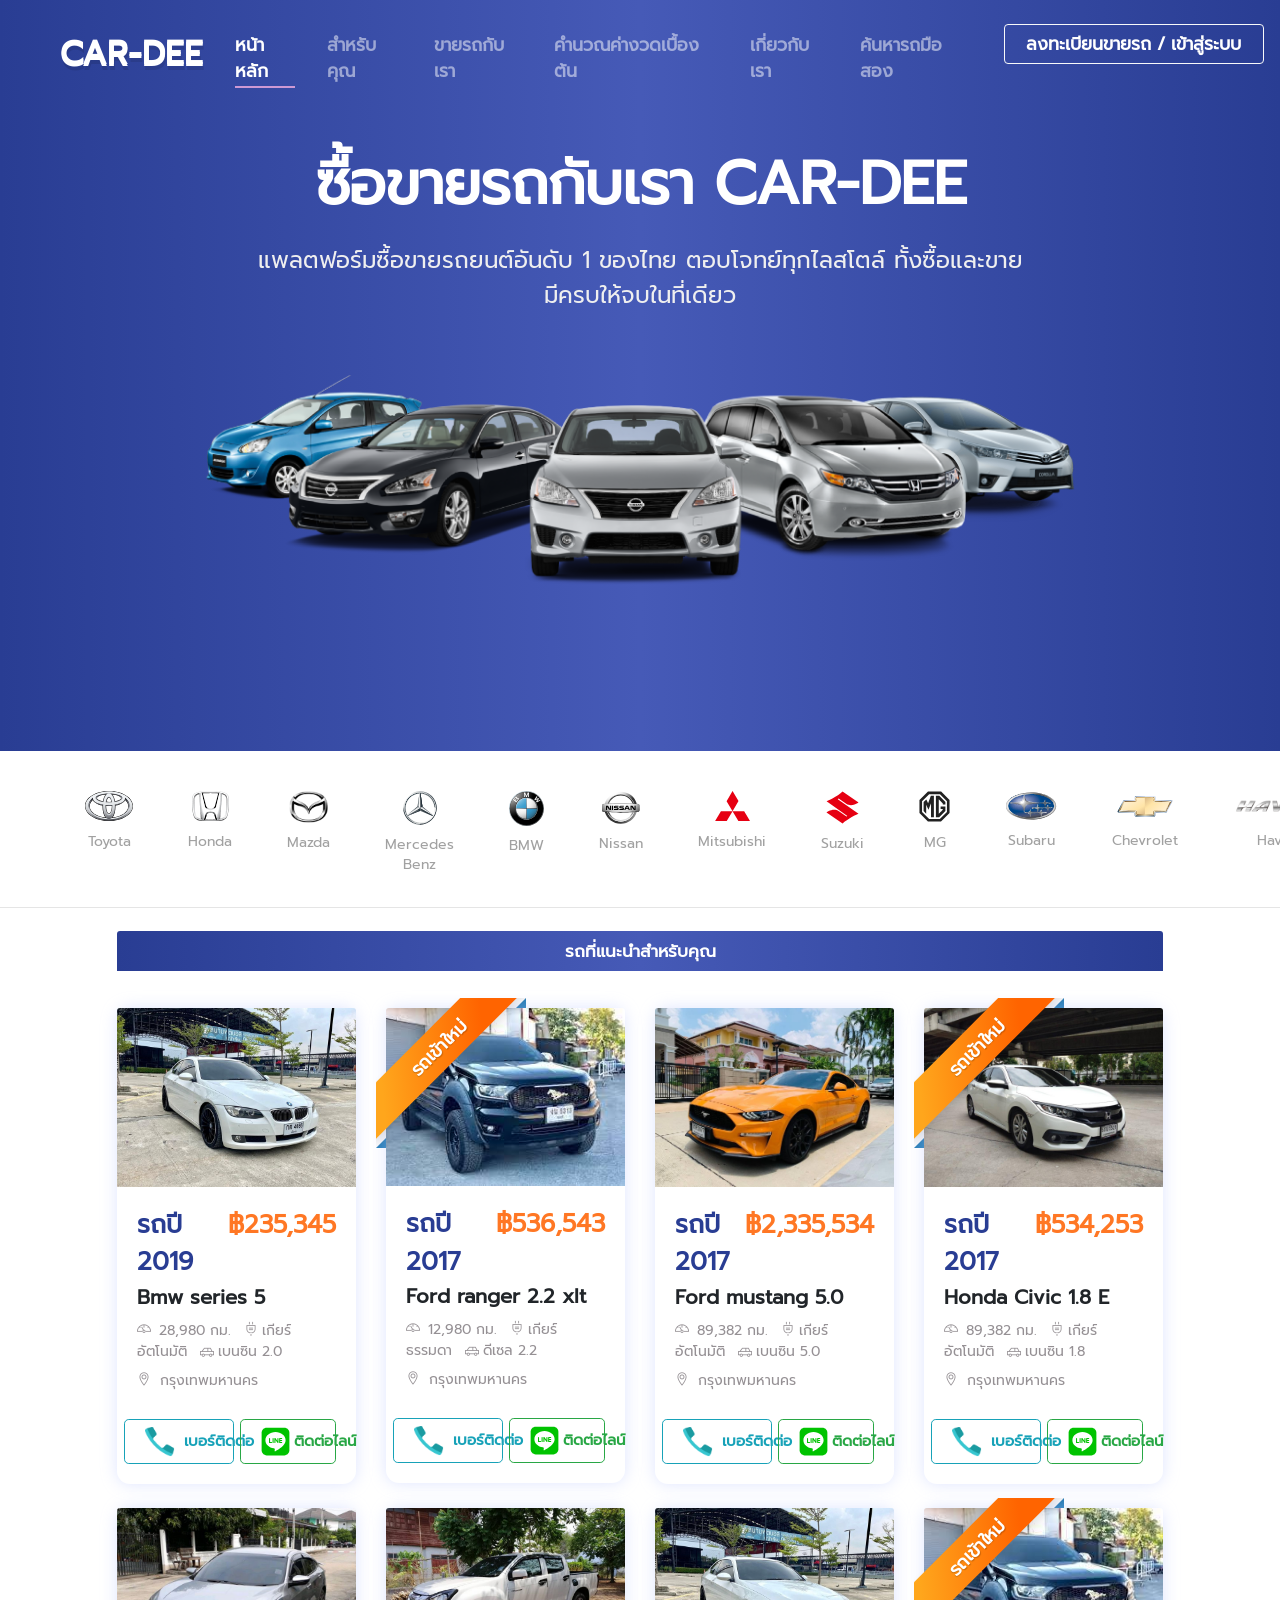
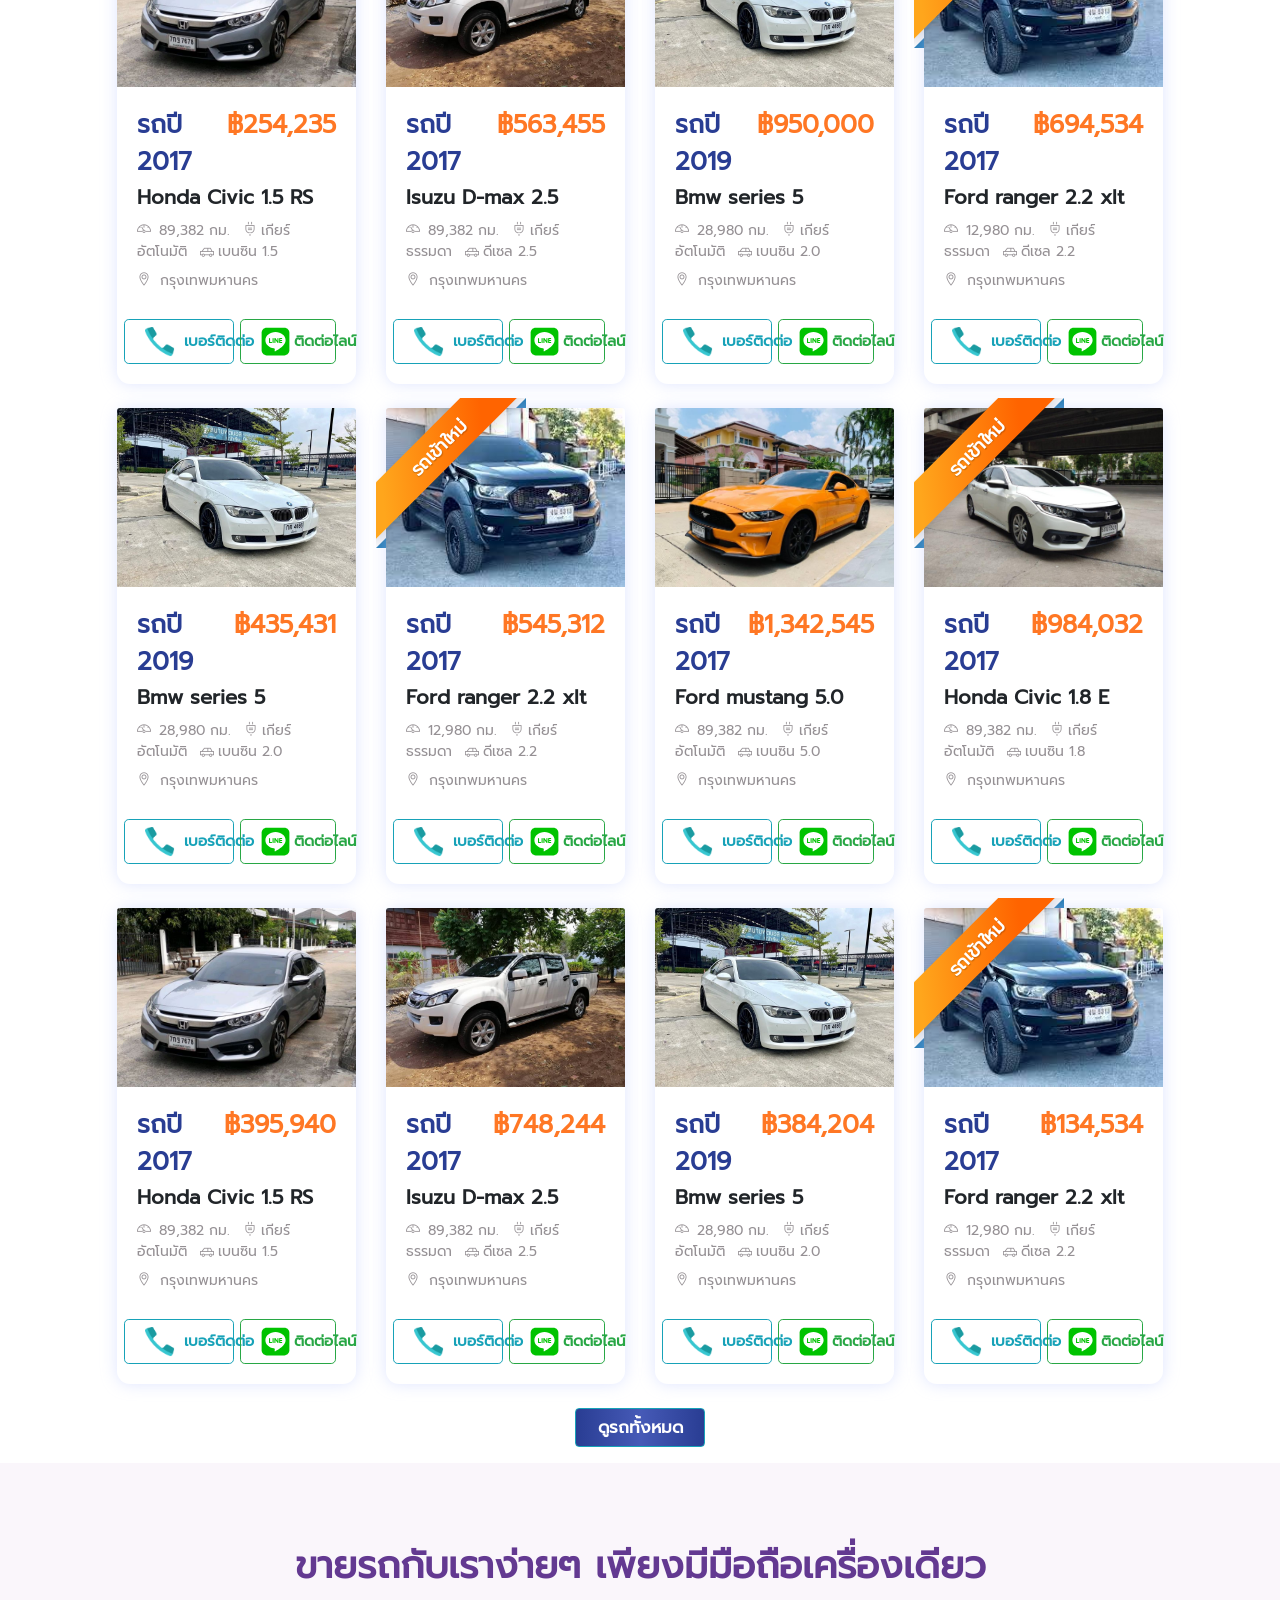
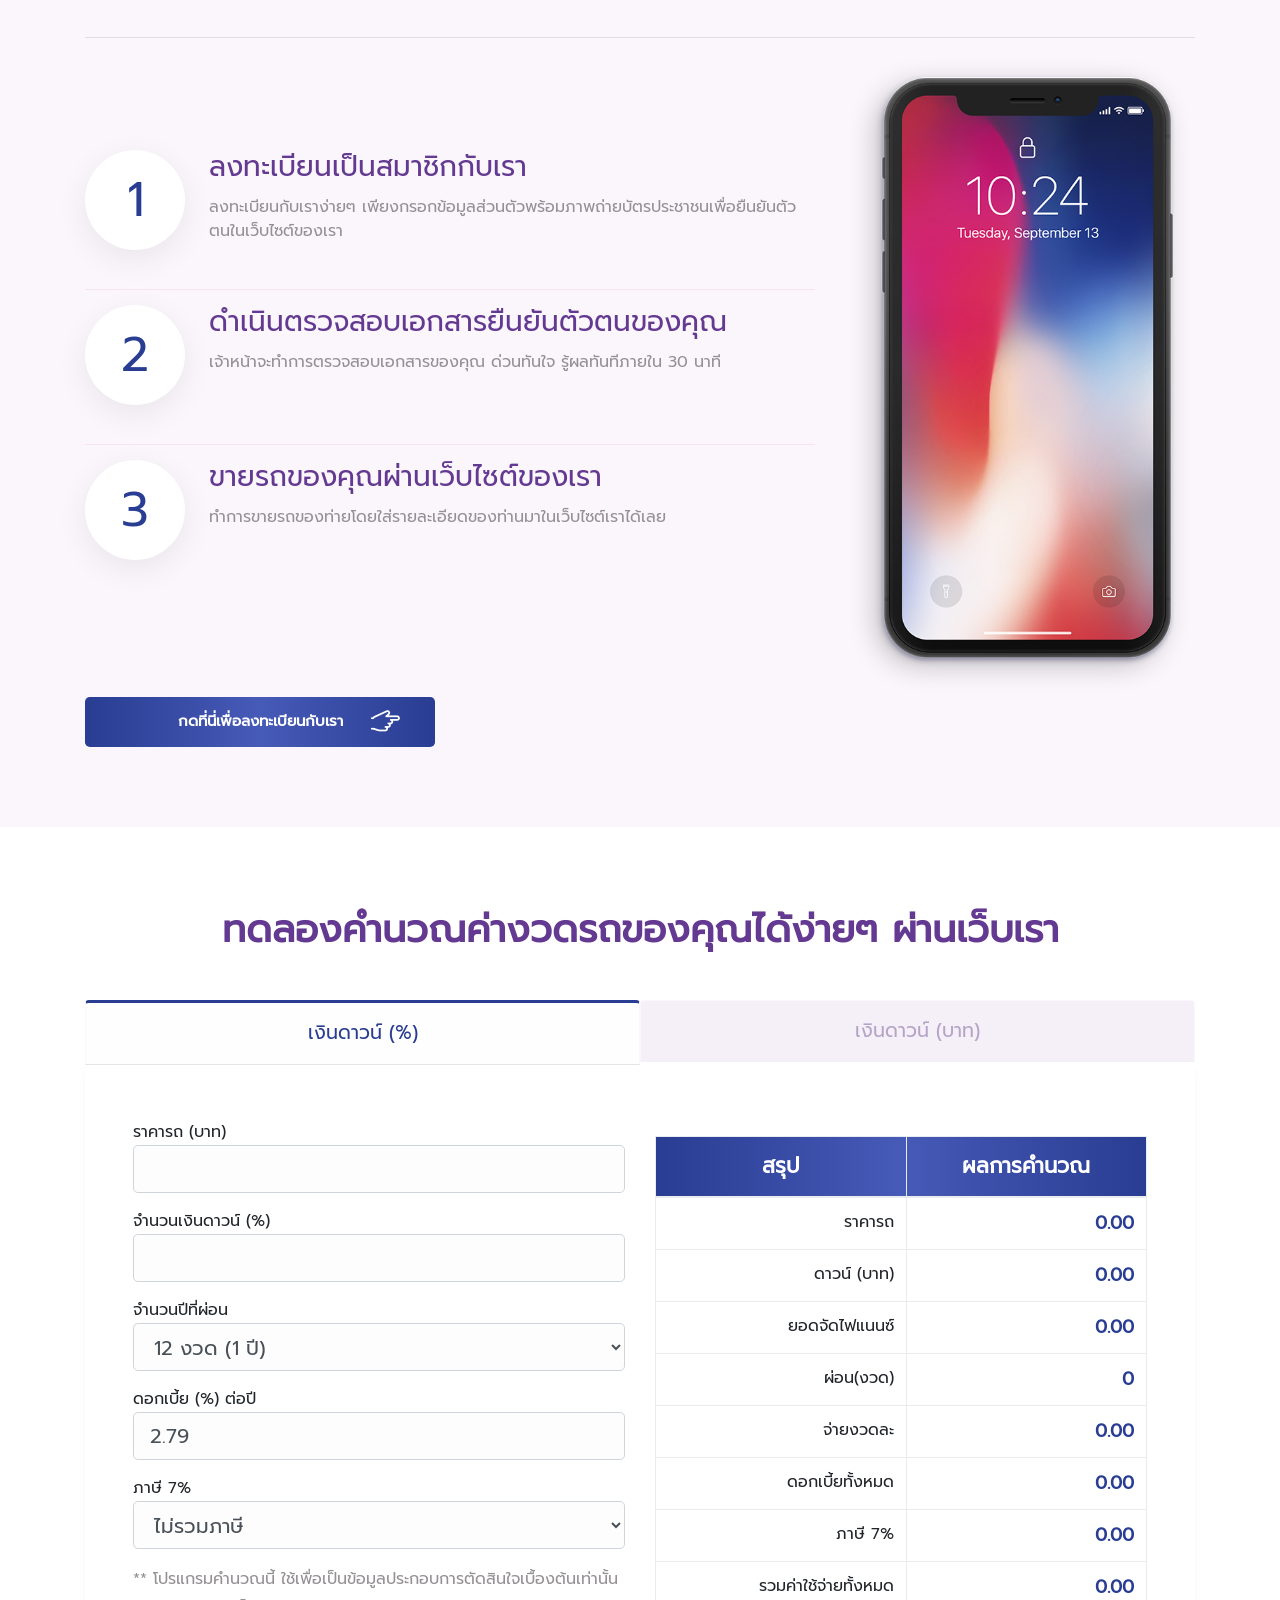
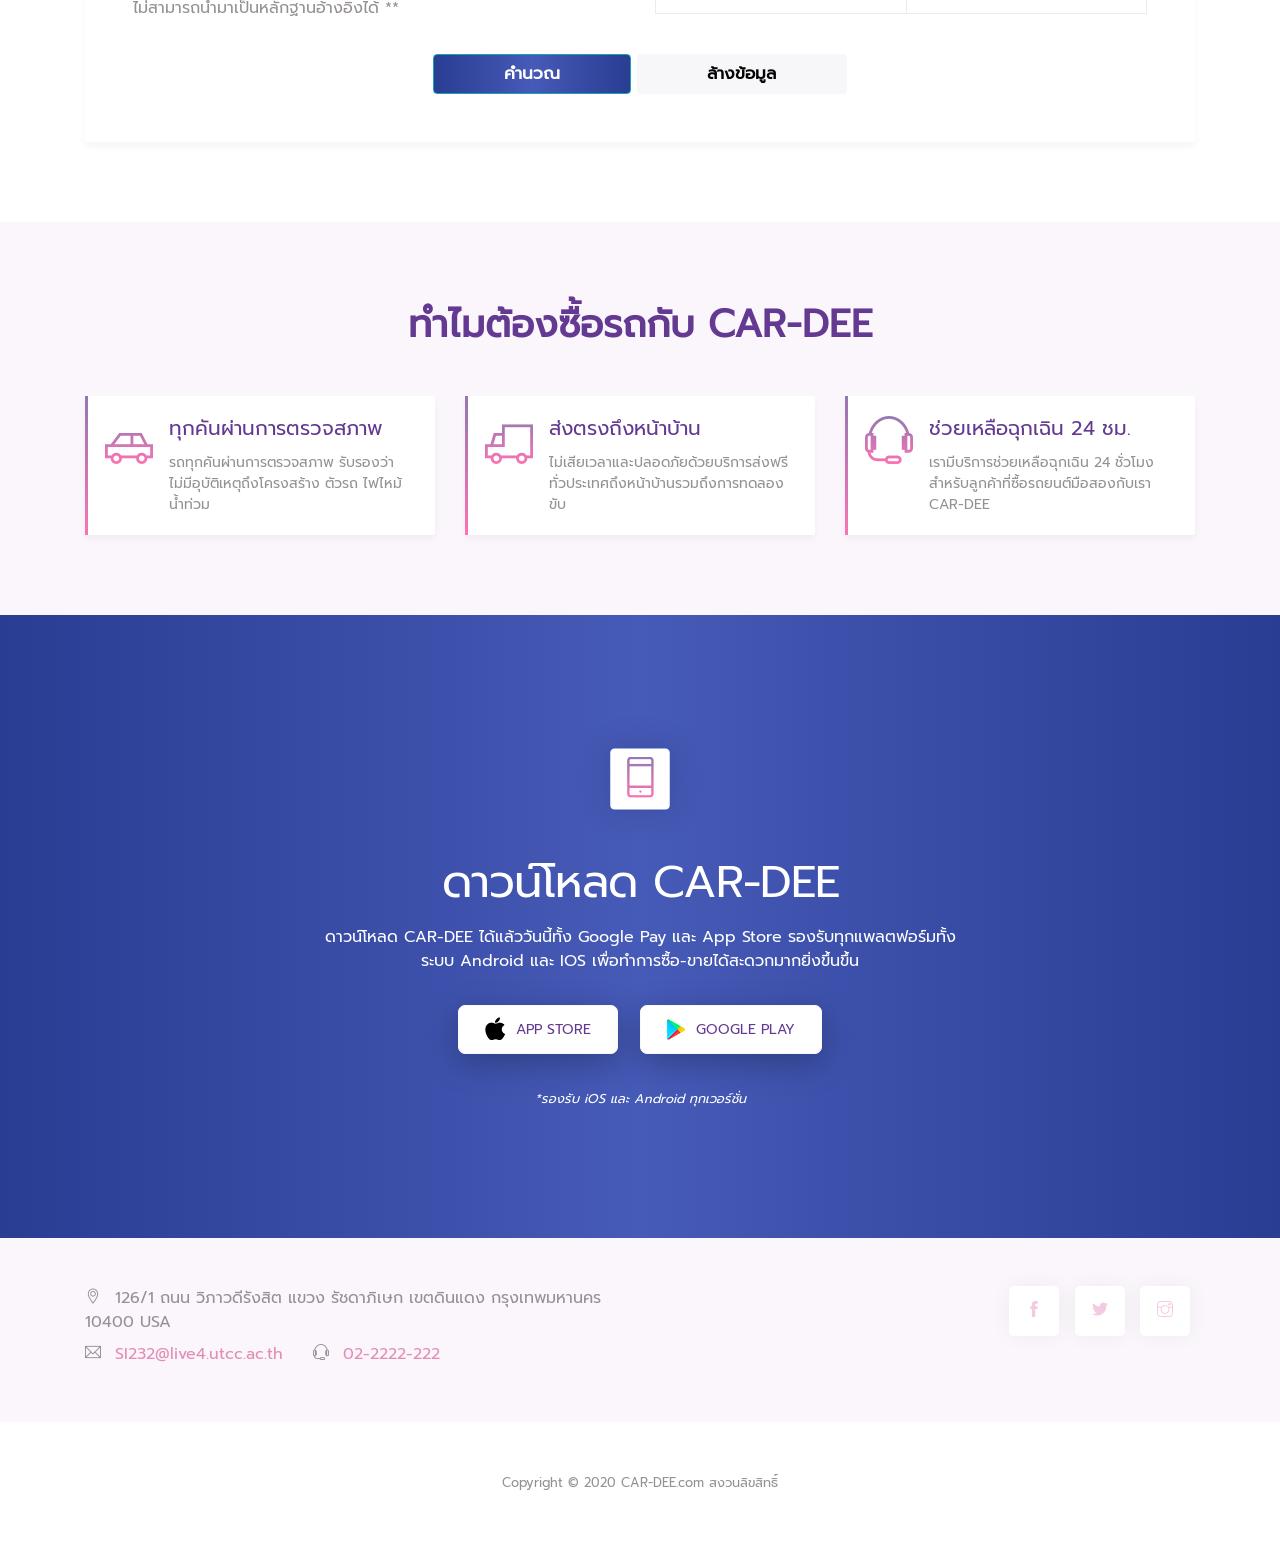
==== commit 3ea8b907: "add" ====
--- a/index.html
+++ b/index.html
@@ -691,7 +691,7 @@
                 phoneContact: "0222222222",
                 lineContact: "@line37802",
                 lineImage: "images/line.jpg",
-                location: "กรุวเทพมหานคร",
+                location: "กรุงเทพมหานคร",
                 miles: "28,980",
                 isNew: "old"
             },
@@ -706,7 +706,7 @@
                 phoneContact: "0630369172",
                 lineImage: "images/line.jpg",
                 lineContact: "@line",
-                location: "กรุวเทพมหานคร",
+                location: "กรุงเทพมหานคร",
                 miles: "12,980",
                 isNew: "new"
             },
@@ -722,7 +722,7 @@
                 phoneContact: "0893423424",
                 lineImage: "images/line.jpg",
                 lineContact: "@line",
-                location: "กรุวเทพมหานคร",
+                location: "กรุงเทพมหานคร",
                 miles: "89,382",
                 isNew: "old"
             },
@@ -738,7 +738,7 @@
                 phoneContact: "0982139552",
                 lineImage: "images/line.jpg",
                 lineContact: "@line",
-                location: "กรุวเทพมหานคร",
+                location: "กรุงเทพมหานคร",
                 miles: "89,382",
                 isNew: "new"
             },
@@ -754,7 +754,7 @@
                 phoneContact: "0982139552",
                 lineImage: "images/line.jpg",
                 lineContact: "@line",
-                location: "กรุวเทพมหานคร",
+                location: "กรุงเทพมหานคร",
                 miles: "89,382",
                 isNew: "old"
             },
@@ -770,7 +770,7 @@
                 phoneContact: "0982139552",
                 lineImage: "images/line.jpg",
                 lineContact: "@line",
-                location: "กรุวเทพมหานคร",
+                location: "กรุงเทพมหานคร",
                 miles: "89,382",
                 isNew: "old"
             },
@@ -785,7 +785,7 @@
                 phoneContact: "0982139552",
                 lineImage: "images/line.jpg",
                 lineContact: "@line",
-                location: "กรุวเทพมหานคร",
+                location: "กรุงเทพมหานคร",
                 miles: "28,980",
                 isNew: "old"
             },
@@ -800,7 +800,7 @@
                 phoneContact: "0982139552",
                 lineImage: "images/line.jpg",
                 lineContact: "@line",
-                location: "กรุวเทพมหานคร",
+                location: "กรุงเทพมหานคร",
                 miles: "12,980",
                 isNew: "new"
             },
@@ -815,7 +815,7 @@
                 phoneContact: "0982139552",
                 lineImage: "images/line.jpg",
                 lineContact: "@line",
-                location: "กรุวเทพมหานคร",
+                location: "กรุงเทพมหานคร",
                 miles: "28,980",
                 isNew: "old"
             },
@@ -830,7 +830,7 @@
                 phoneContact: "0982139552",
                 lineImage: "images/line.jpg",
                 lineContact: "@line",
-                location: "กรุวเทพมหานคร",
+                location: "กรุงเทพมหานคร",
                 miles: "12,980",
                 isNew: "new"
             },
@@ -846,7 +846,7 @@
                 phoneContact: "0982139552",
                 lineImage: "images/line.jpg",
                 lineContact: "@line",
-                location: "กรุวเทพมหานคร",
+                location: "กรุงเทพมหานคร",
                 miles: "89,382",
                 isNew: "old"
             },
@@ -862,7 +862,7 @@
                 phoneContact: "0982139552",
                 lineImage: "images/line.jpg",
                 lineContact: "@line",
-                location: "กรุวเทพมหานคร",
+                location: "กรุงเทพมหานคร",
                 miles: "89,382",
                 isNew: "new"
             },
@@ -878,7 +878,7 @@
                 phoneContact: "0982139552",
                 lineImage: "images/line.jpg",
                 lineContact: "@line",
-                location: "กรุวเทพมหานคร",
+                location: "กรุงเทพมหานคร",
                 miles: "89,382",
                 isNew: "old"
             },
@@ -894,7 +894,7 @@
                 phoneContact: "0982139552",
                 lineImage: "images/line.jpg",
                 lineContact: "@line",
-                location: "กรุวเทพมหานคร",
+                location: "กรุงเทพมหานคร",
                 miles: "89,382",
                 isNew: "old"
             },
@@ -909,7 +909,7 @@
                 phoneContact: "0982139552",
                 lineImage: "images/line.jpg",
                 lineContact: "@line",
-                location: "กรุวเทพมหานคร",
+                location: "กรุงเทพมหานคร",
                 miles: "28,980",
                 isNew: "old"
             },
@@ -924,7 +924,7 @@
                 phoneContact: "0982139552",
                 lineImage: "images/line.jpg",
                 lineContact: "@line",
-                location: "กรุวเทพมหานคร",
+                location: "กรุงเทพมหานคร",
                 miles: "12,980",
                 isNew: "new"
             },
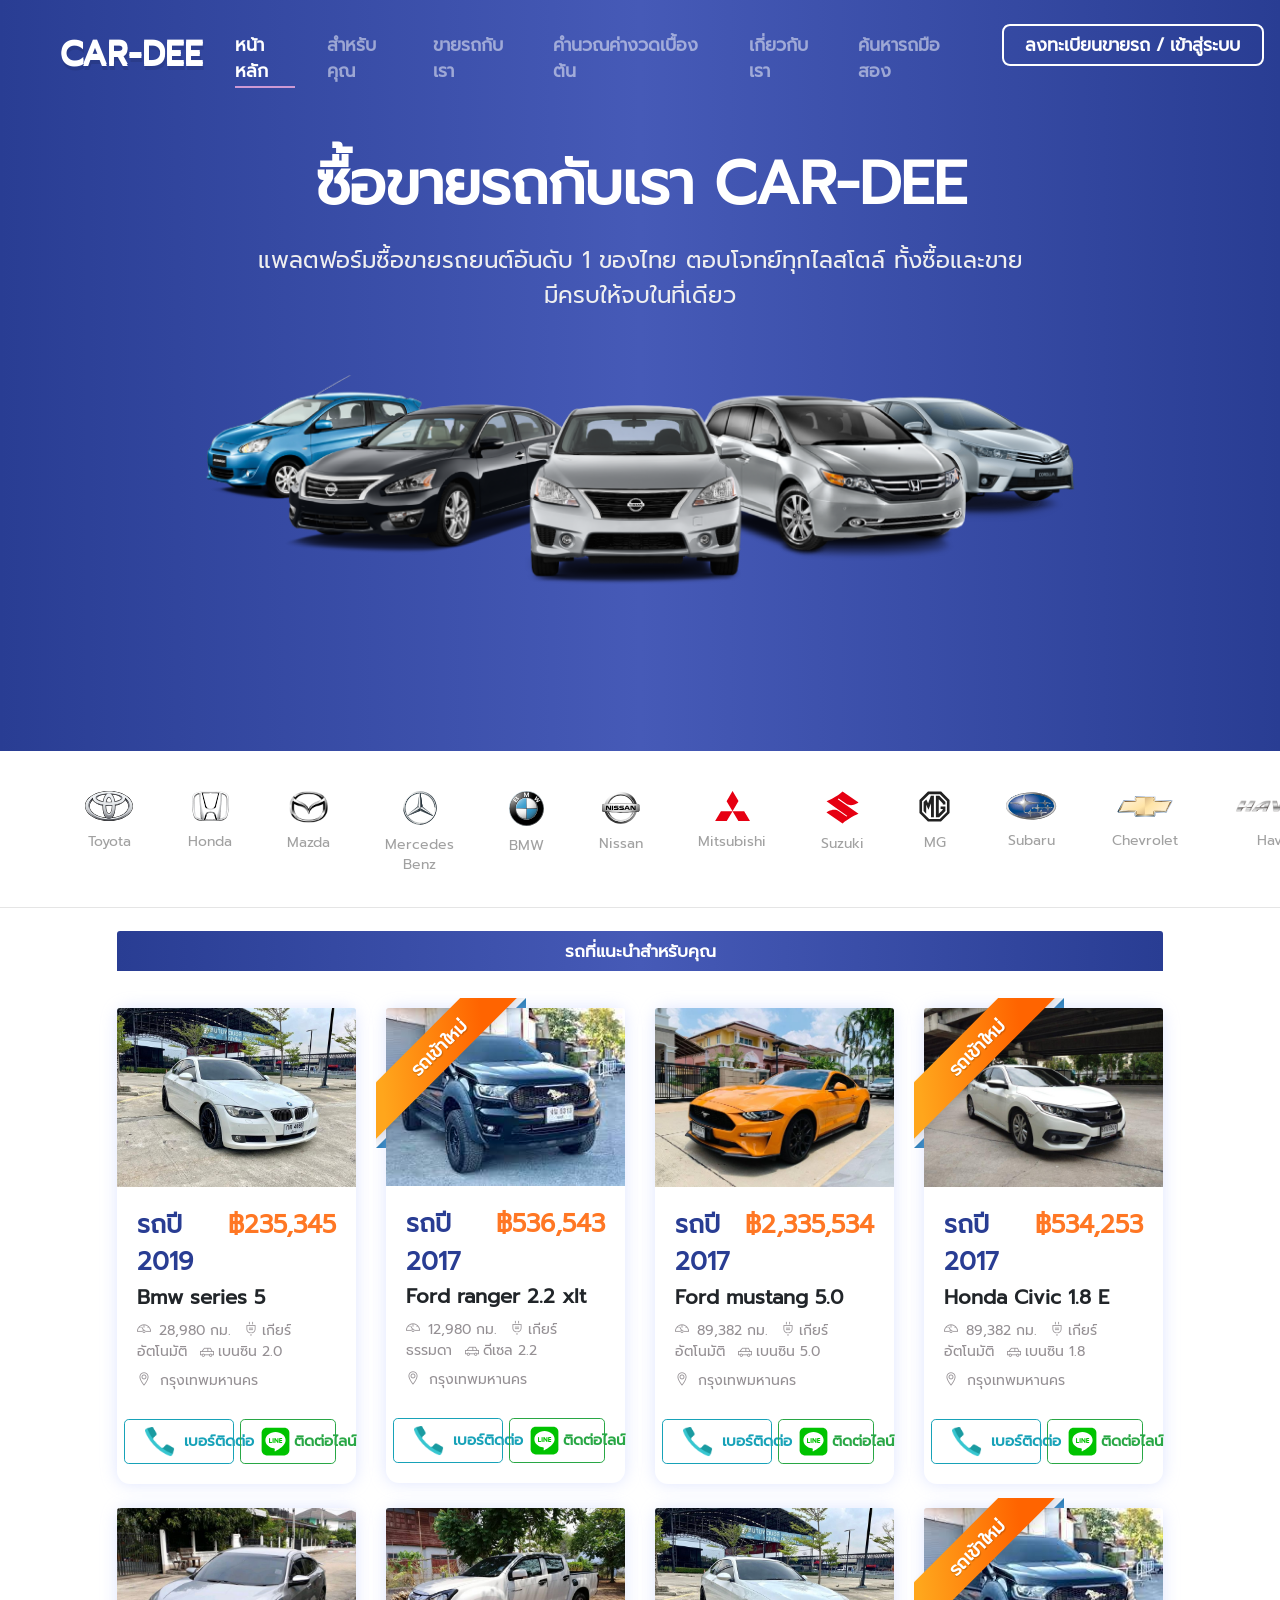
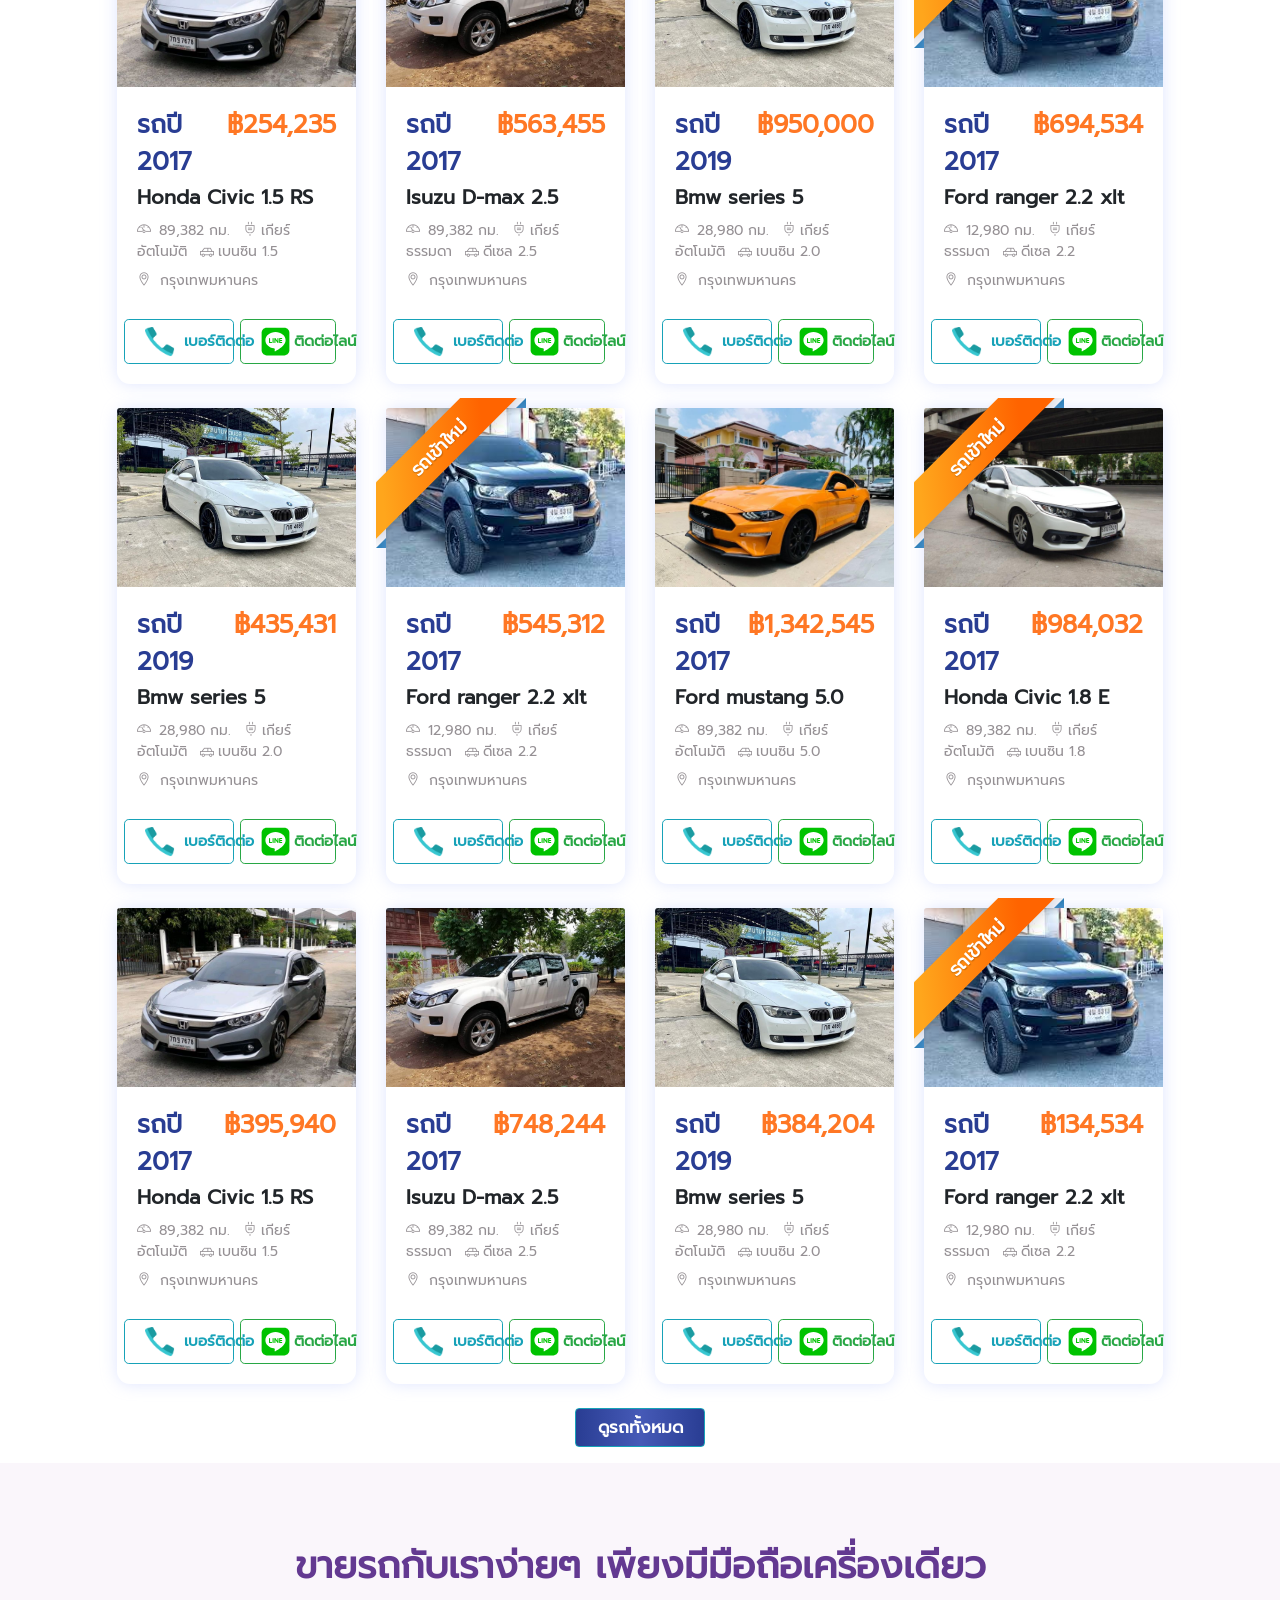
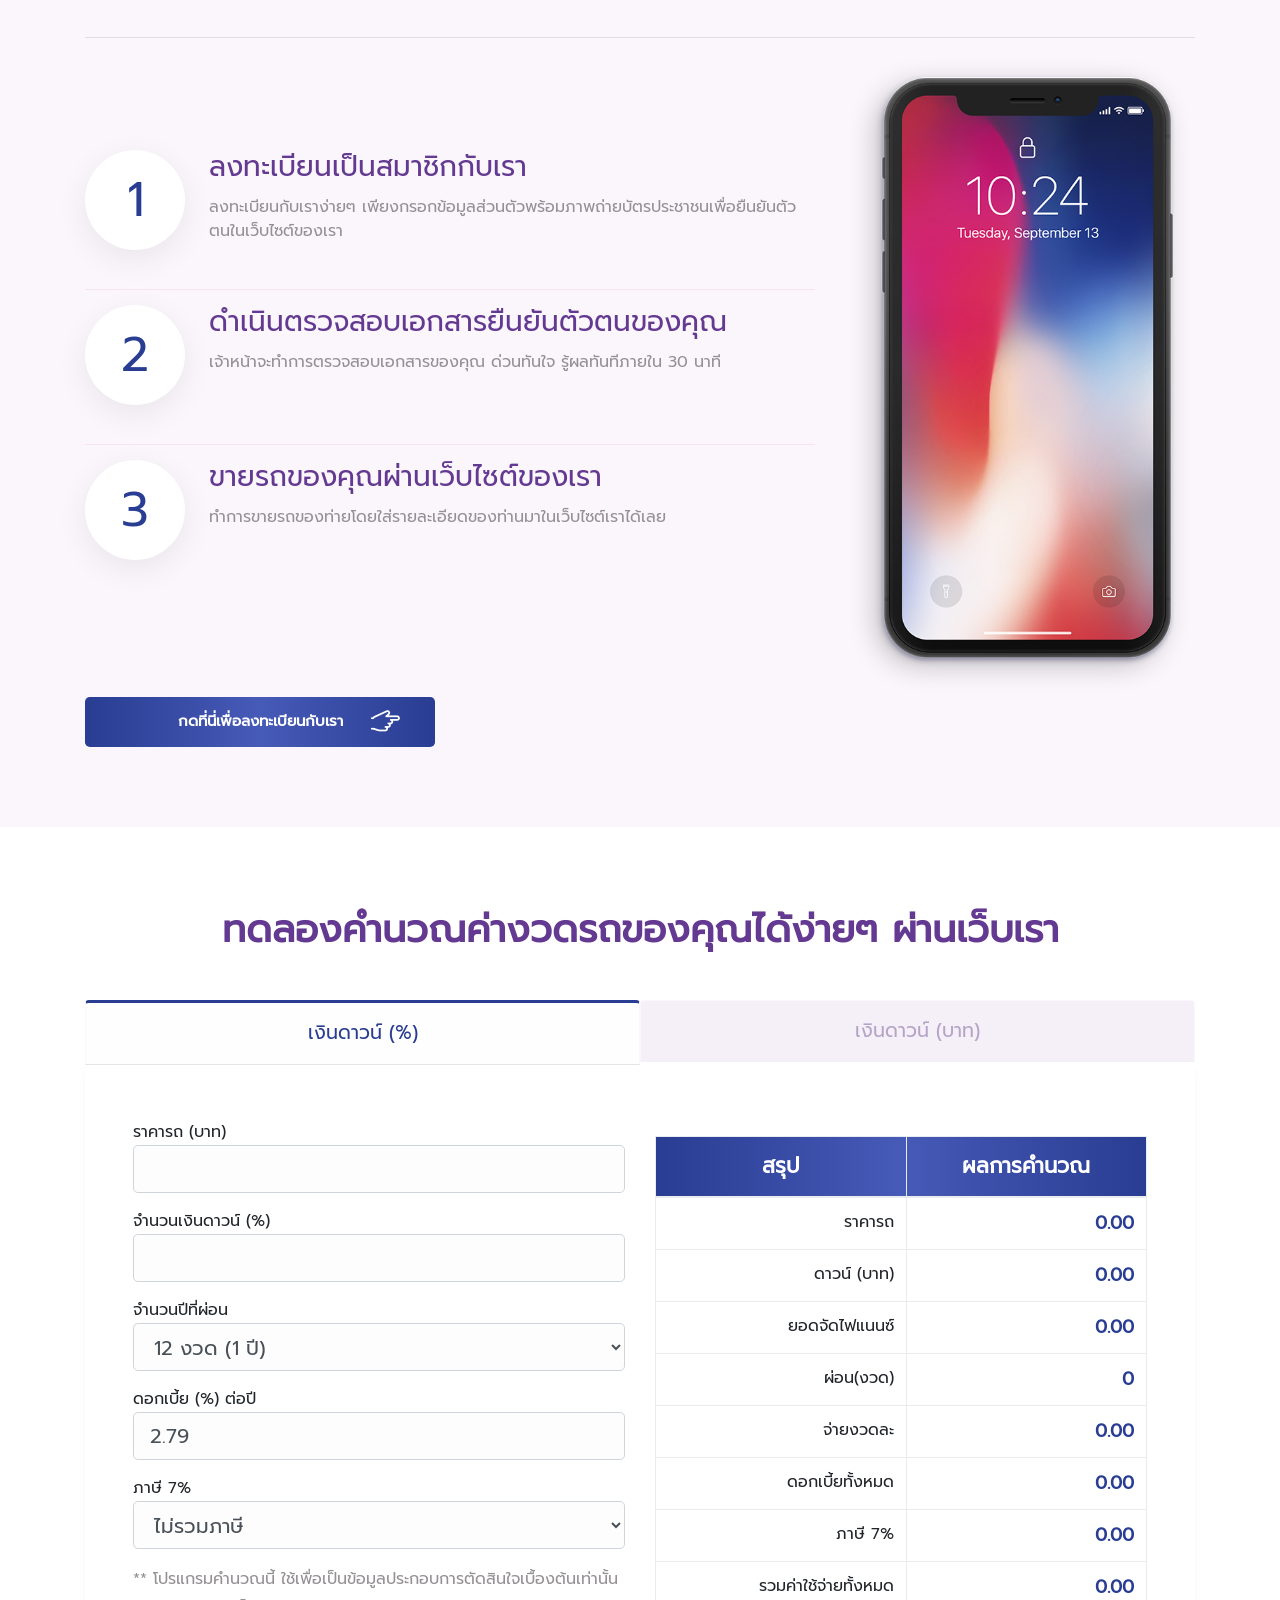
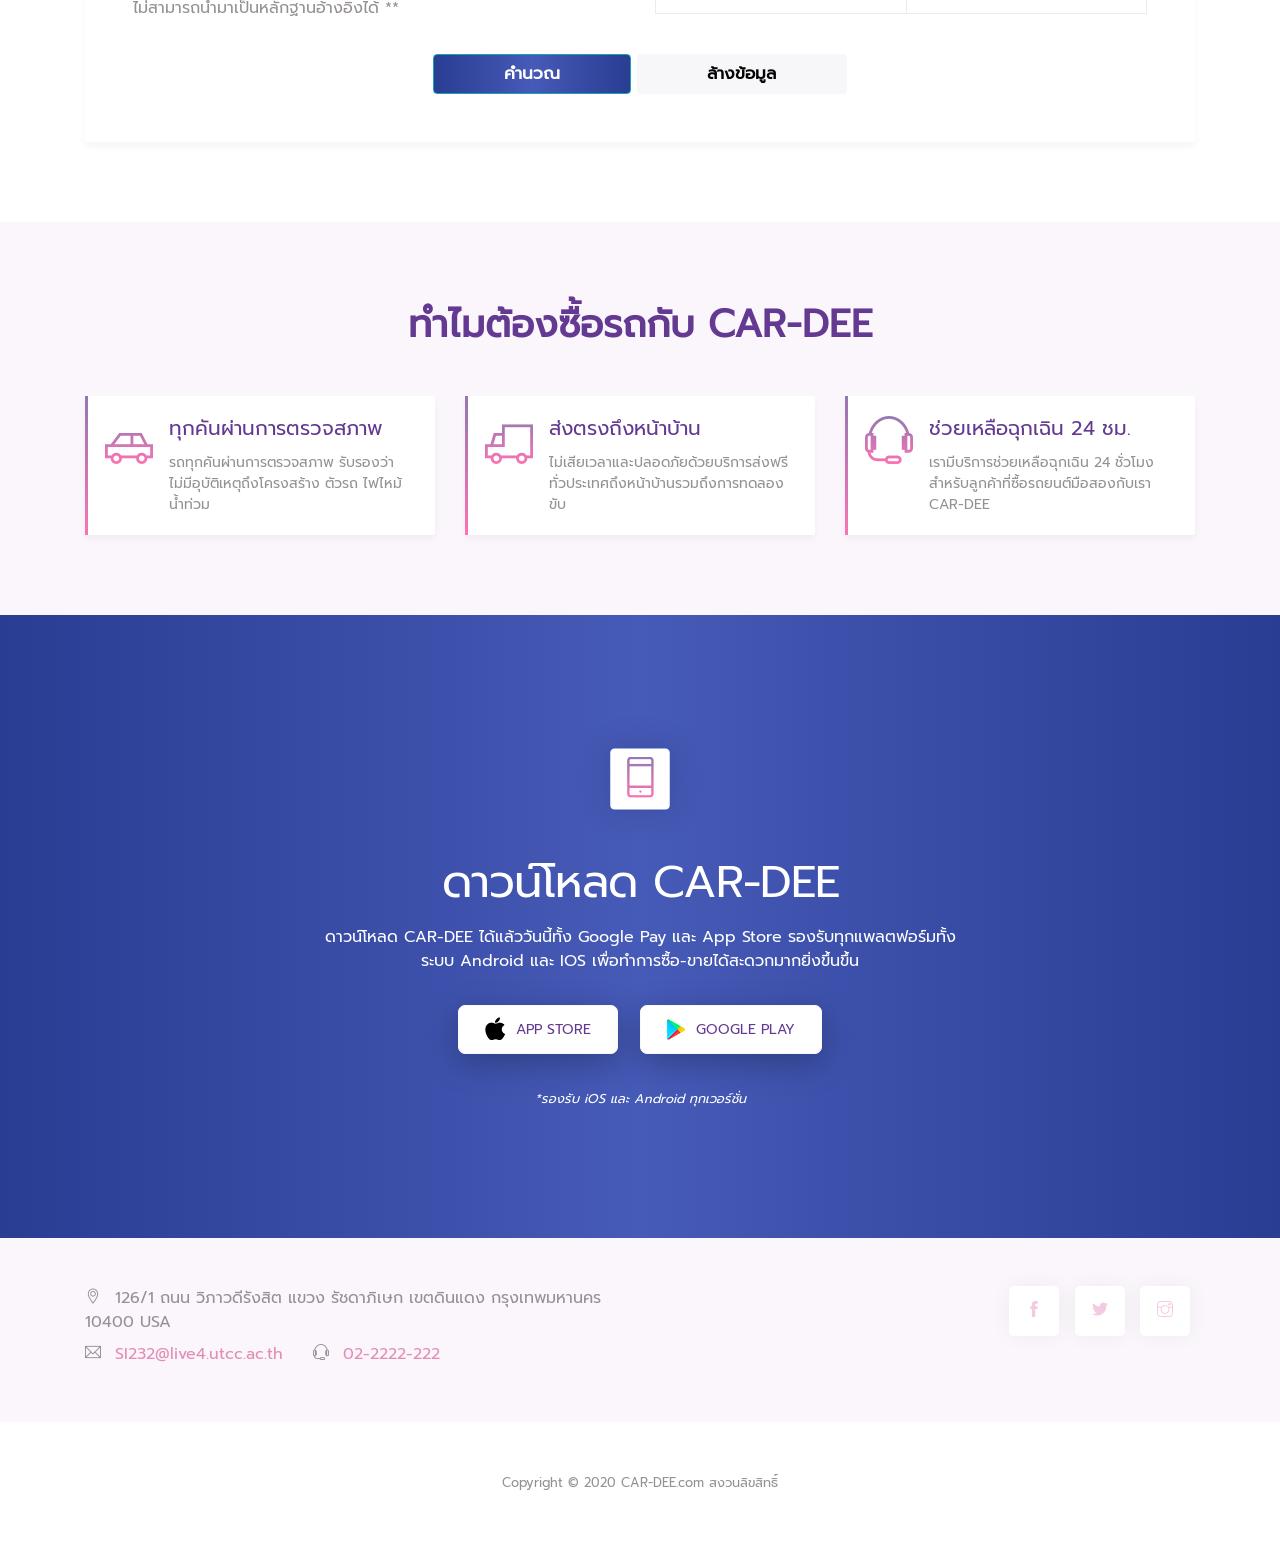
==== commit 2b3d90af: "add" ====
--- a/index.html
+++ b/index.html
@@ -47,8 +47,8 @@
                             <li class="nav-item" style="cursor: pointer;"> <a class="nav-link" href="search-car.html"><b
                                         class="font-menu">ค้นหารถมือสอง</b></a> </li>
                             <li class="nav-item">
-                                <a href="register.html" style="color: #fff;"
-                                    class="btn btn-outline-light my-3 my-sm-0 ml-lg-3">
+                                <a href="register.html" style="color: #fff; border: 2px solid #fff; border-radius: 8px;"
+                                    class="btn  my-3 my-sm-0 ml-lg-3">
                                     <b class="font-menu"> ลงทะเบียนขายรถ / เข้าสู่ระบบ</b></a>
                             </li>
                         </ul>
@@ -114,9 +114,9 @@
                     <img src="images/iphonex.png" alt="iphone" class="img-fluid border-r-2">
                 </div>
                 <div class="col-4">
-                    <button type="button" onclick="goToRegister()" class="btn  btn-lg  btn-block "
-                        style=" background: linear-gradient(90deg, rgb(41, 61, 147) 0%, rgb(70, 90, 183) 50%, rgb(41, 61, 147) 100%);">
-                        <b style="color: #fff;">กดที่นี่เพื่อลงทะเบียนกับเรา <span
+                    <button type="button" onclick="goToRegister()" class="btn  btn-lg  btn-block hover-register "
+                        style=" background: linear-gradient(90deg, rgb(41, 61, 147) 0%, rgb(70, 90, 183) 50%, rgb(41, 61, 147) 100%);cursor: pointer !important;">
+                        <b style="color: #fff;cursor: pointer !important;">กดที่นี่เพื่อลงทะเบียนกับเรา <span
                                 class="ti-hand-point-right  ti-2x mr-3" style="position: absolute;
                                 right: 34px;
                                 top: 8px;
@@ -1332,6 +1332,9 @@
         transform: rotate(-45deg);
     }
 
+    .hover-register:hover {
+        font-size: 17px;
+    }
 
 
     * {
